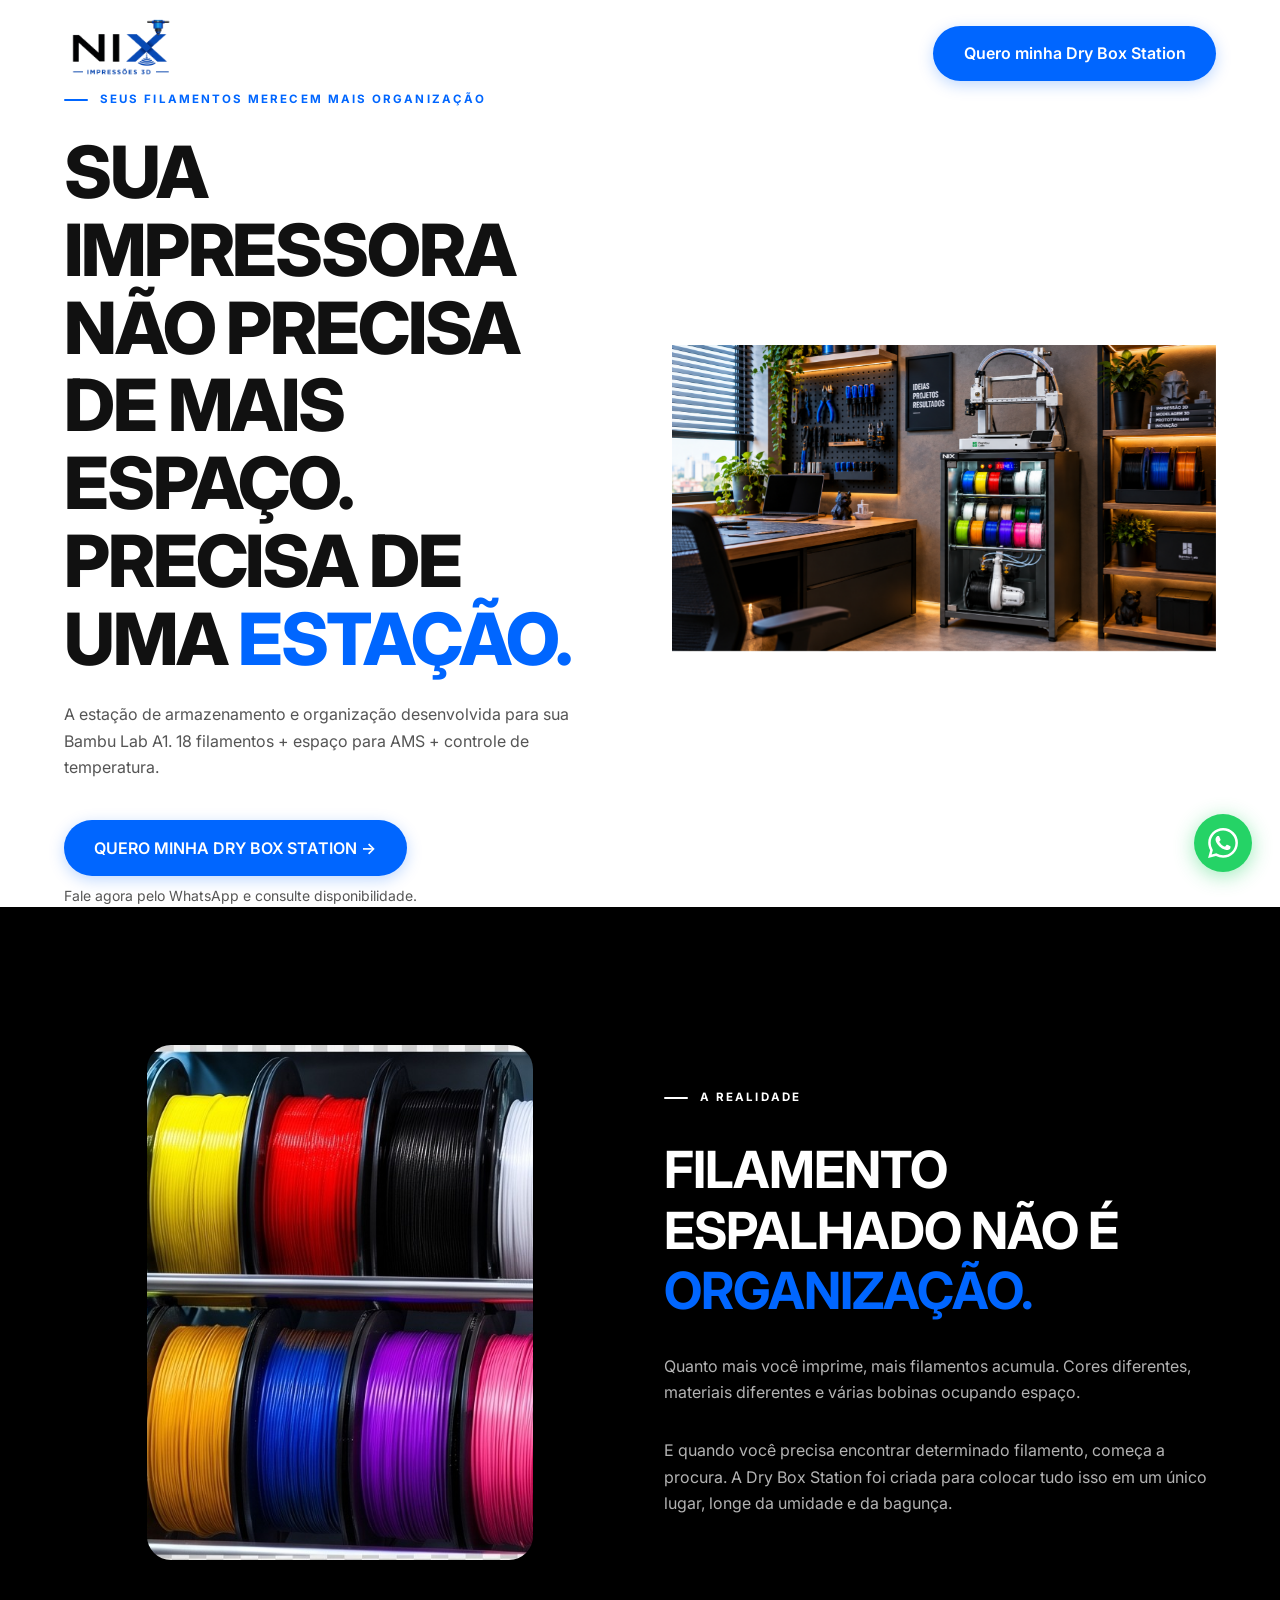
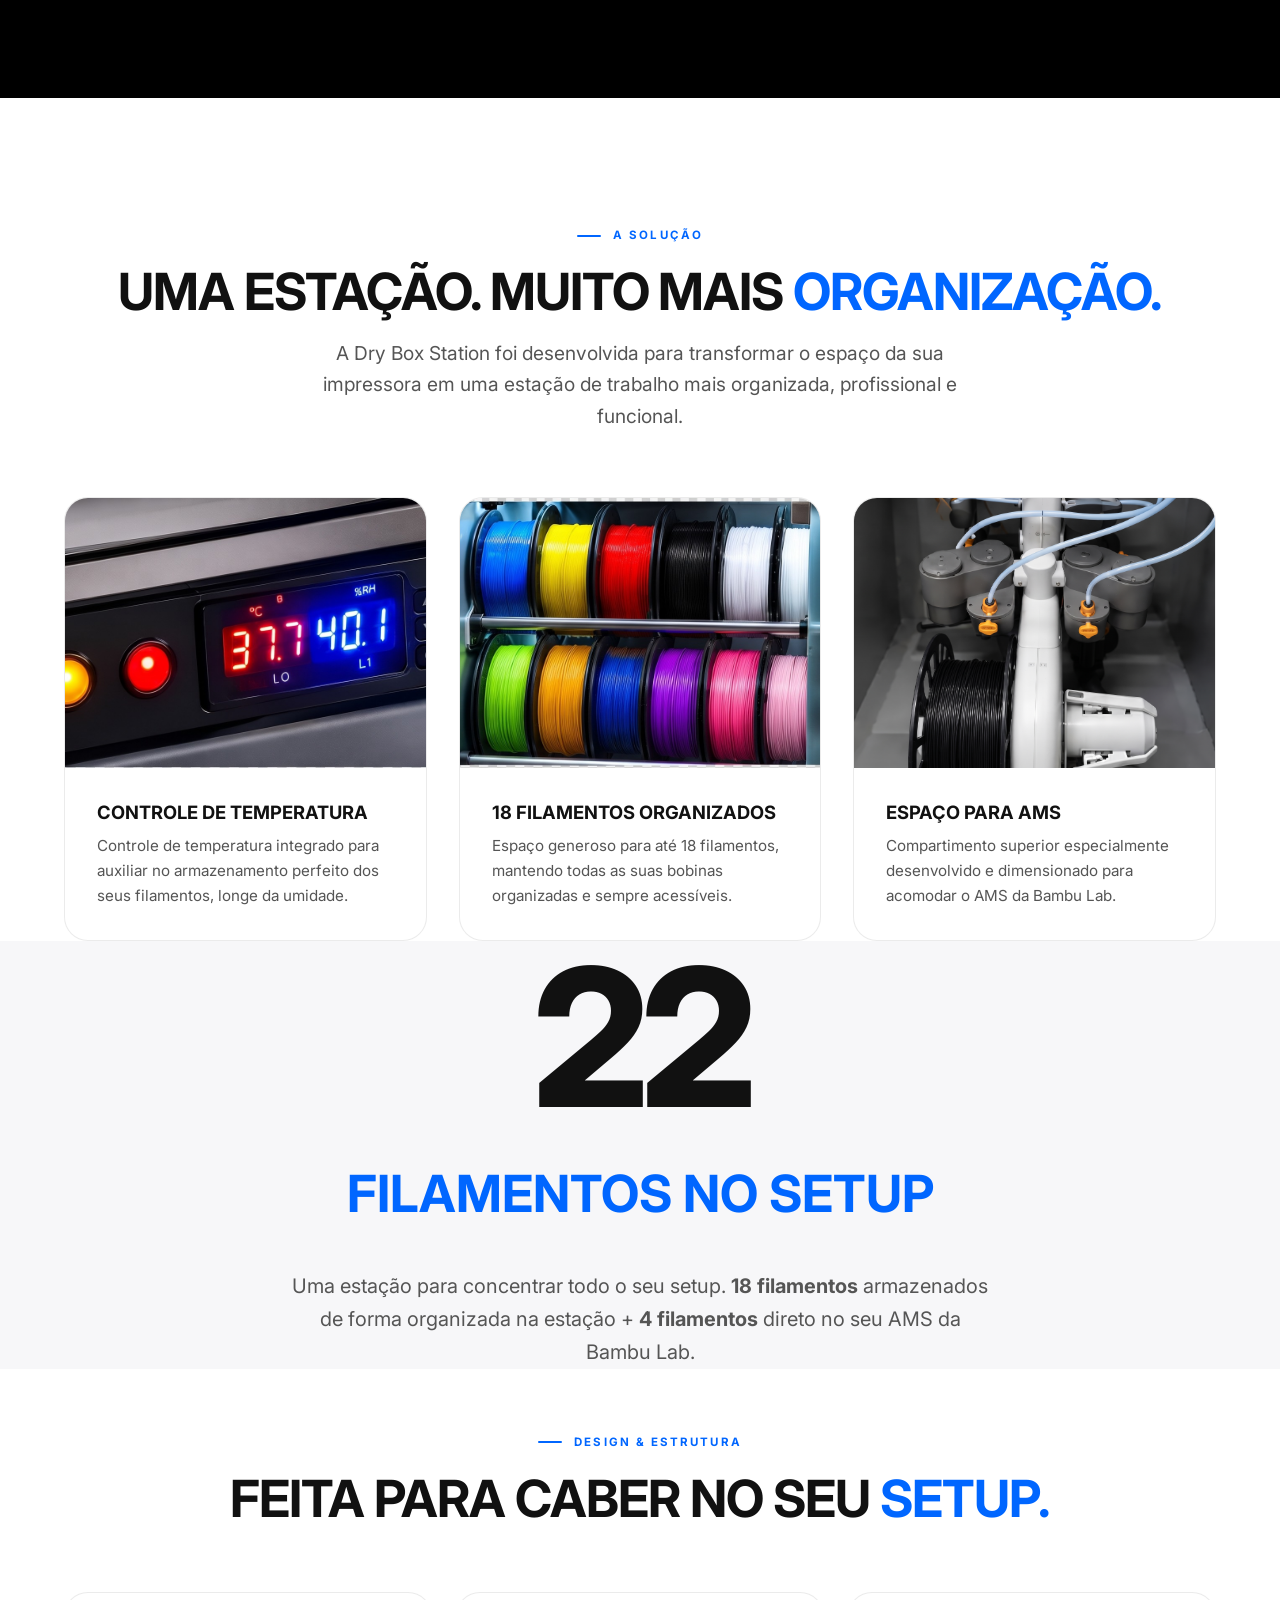
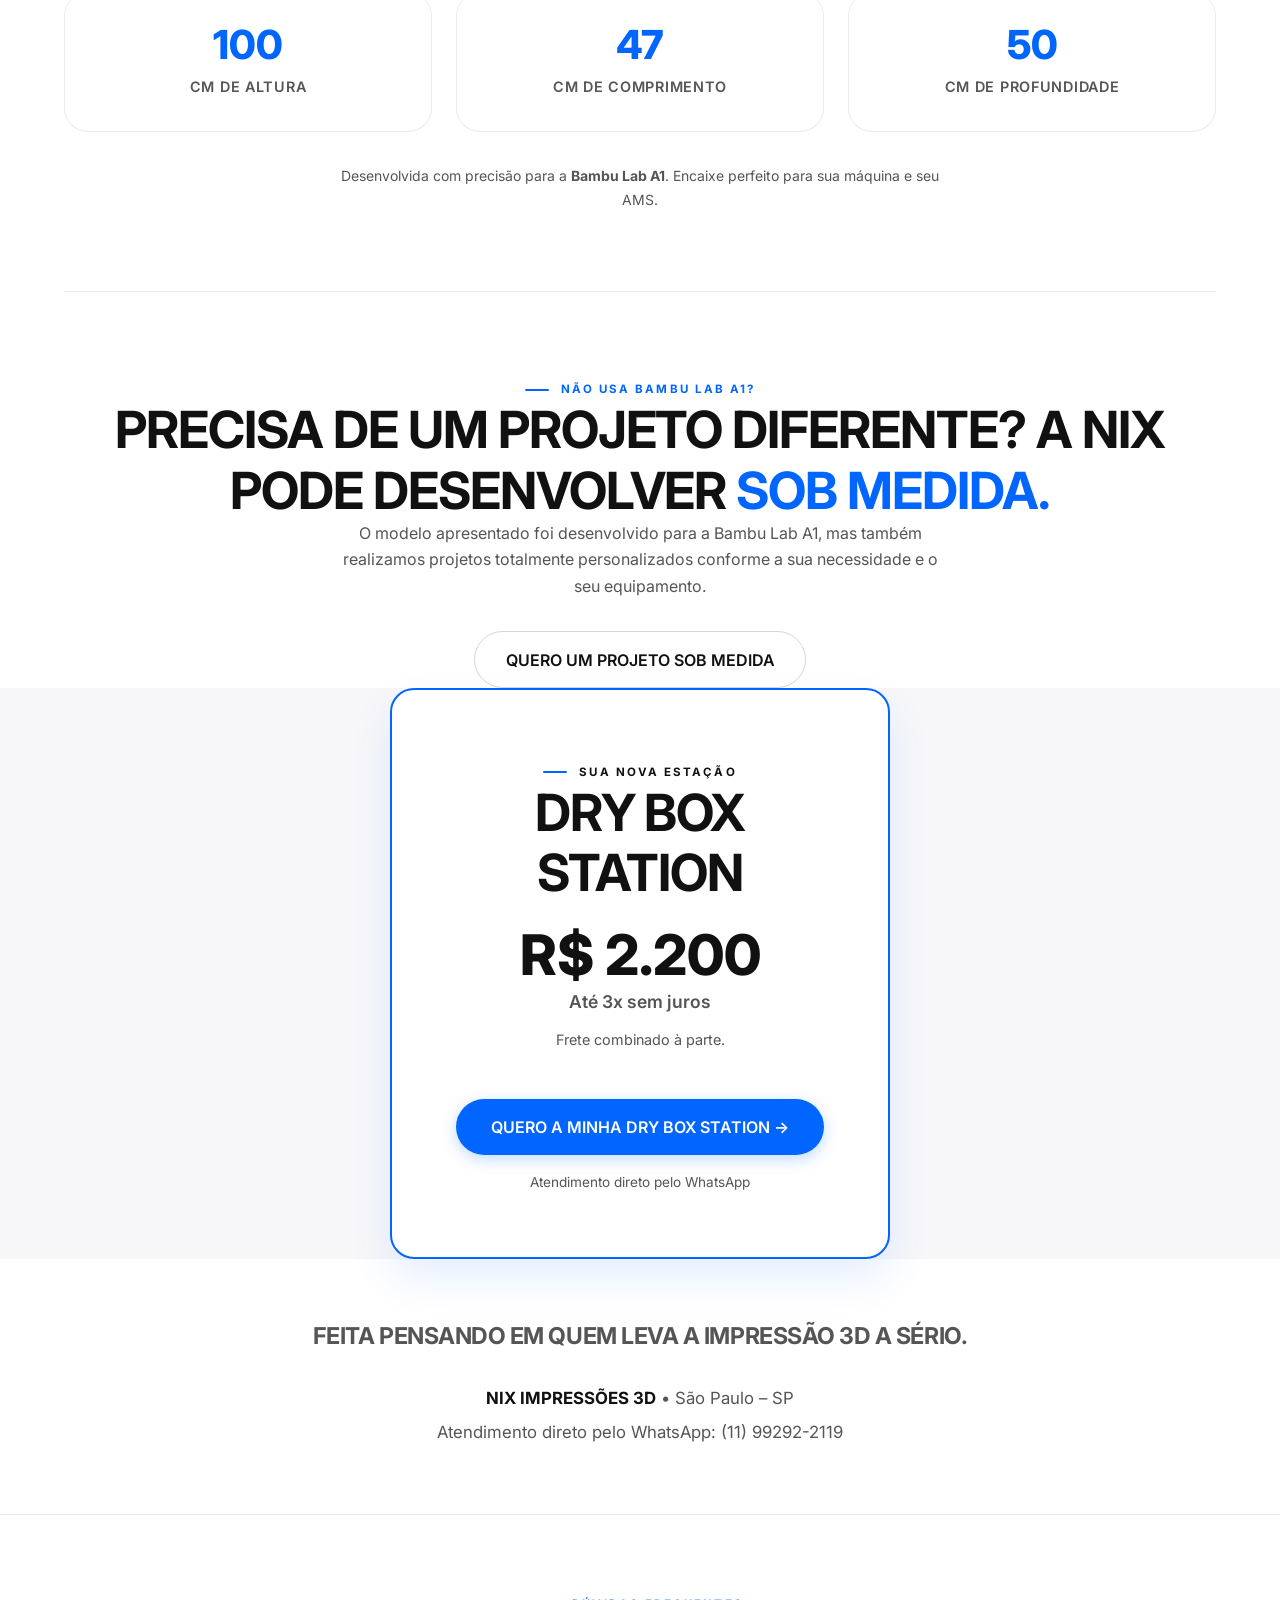
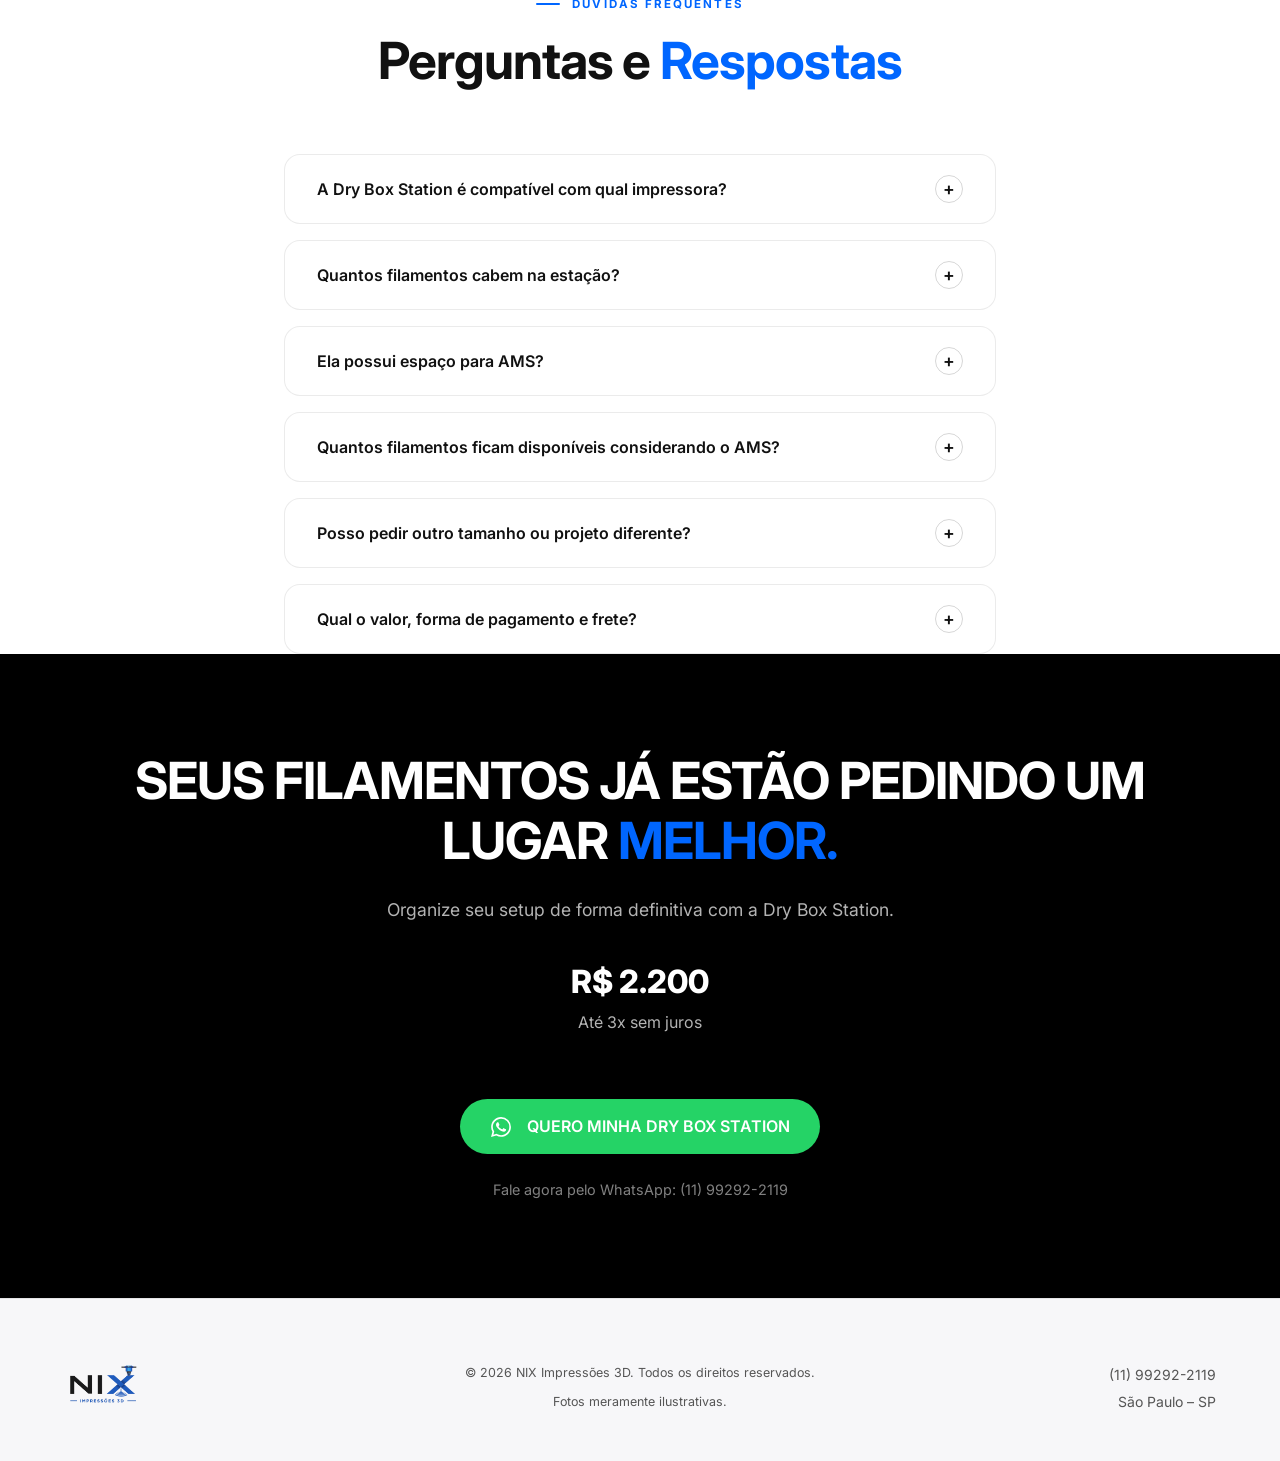
==== nix/index.html @ 7f9779e1 "feat: add NIX Dry Box Station landing page" ====
<!DOCTYPE html>
<html lang="pt-BR">
<head>
  <meta charset="UTF-8">
  <meta name="viewport" content="width=device-width, initial-scale=1.0">
  <meta name="description" content="Dry Box Station da NIX Impressões 3D. A estação de armazenamento e organização desenvolvida para sua Bambu Lab A1. 18 filamentos + espaço para AMS + controle de temperatura.">
  <title>NIX | Dry Box Station — Organização para Impressão 3D</title>
  <link rel="preconnect" href="https://fonts.googleapis.com">
  <link rel="stylesheet" href="css/style.css">
</head>
<body>

  <!-- Navbar -->
  <header class="navbar" id="navbar">
    <div class="container">
      <a href="#" class="logo">
        <img src="images/logo nix.png" alt="Logo NIX Impressões 3D">
      </a>
      <div class="nav-actions">
        <a href="https://wa.me/5511992922119?text=Olá!%20Vi%20a%20Dry%20Box%20Station%20e%20gostaria%20de%20saber%20mais%20sobre%20o%20modelo%20de%20R$%202.200%20e%20as%20condições%20de%20pagamento." target="_blank" class="btn btn-primary nav-cta">Quero minha Dry Box Station</a>
        <a href="https://wa.me/5511992922119?text=Olá!%20Vi%20a%20Dry%20Box%20Station%20e%20gostaria%20de%20saber%20mais%20sobre%20o%20modelo%20de%20R$%202.200%20e%20as%20condições%20de%20pagamento." target="_blank" class="nav-wa-mobile" aria-label="WhatsApp">
          <svg width="22" height="22" viewBox="0 0 24 24" fill="currentColor" aria-hidden="true"><path d="M17.472 14.382c-.297-.149-1.758-.867-2.03-.967-.273-.099-.471-.148-.67.15-.197.297-.767.966-.94 1.164-.173.199-.347.223-.644.075-.297-.15-1.255-.463-2.39-1.475-.883-.788-1.48-1.761-1.653-2.059-.173-.297-.018-.458.13-.606.134-.133.298-.347.446-.52.149-.174.198-.298.298-.497.099-.198.05-.371-.025-.52-.075-.149-.669-1.612-.916-2.207-.242-.579-.487-.5-.669-.51a12.8 12.8 0 0 0-.57-.01c-.198 0-.52.074-.792.372-.272.297-1.04 1.016-1.04 2.479 0 1.462 1.065 2.875 1.213 3.074.149.198 2.096 3.2 5.077 4.487.709.306 1.262.489 1.694.625.712.227 1.36.195 1.871.118.571-.085 1.758-.719 2.006-1.413.248-.694.248-1.289.173-1.413-.074-.124-.272-.198-.57-.347m-5.421 7.403h-.004a9.87 9.87 0 0 1-5.031-1.378l-.361-.214-3.741.982.998-3.648-.235-.374a9.86 9.86 0 0 1-1.51-5.26c.001-5.45 4.436-9.884 9.888-9.884 2.64 0 5.122 1.03 6.988 2.898a9.825 9.825 0 0 1 2.893 6.994c-.003 5.45-4.437 9.884-9.885 9.884m8.413-18.297A11.815 11.815 0 0 0 12.05 0C5.495 0 .16 5.335.157 11.892c0 2.096.547 4.142 1.588 5.945L.057 24l6.305-1.654a11.882 11.882 0 0 0 5.683 1.448h.005c6.554 0 11.89-5.335 11.893-11.893a11.821 11.821 0 0 0-3.48-8.413Z"/></svg>
        </a>
      </div>
    </div>
  </header>

  <!-- Hero -->
  <section class="hero" id="hero">
    <div class="container hero-grid">
      <div class="hero-content reveal">
        <span class="overline">Seus filamentos merecem mais organização</span>
        <h1>SUA IMPRESSORA NÃO PRECISA DE MAIS ESPAÇO. PRECISA DE UMA <span class="text-highlight">ESTAÇÃO.</span></h1>
        <p class="text-secondary">A estação de armazenamento e organização desenvolvida para sua Bambu Lab A1. 18 filamentos + espaço para AMS + controle de temperatura.</p>
        <div class="hero-ctas">
          <a href="https://wa.me/5511992922119?text=Olá!%20Vi%20a%20Dry%20Box%20Station%20e%20gostaria%20de%20saber%20mais%20sobre%20o%20modelo%20de%20R$%202.200%20e%20as%20condições%20de%20pagamento." target="_blank" class="btn btn-primary">
            QUERO MINHA DRY BOX STATION &rarr;
          </a>
          <span class="hero-note">Fale agora pelo WhatsApp e consulte disponibilidade.</span>
        </div>
      </div>
      <div class="hero-image reveal stagger-1">
        <div class="hero-image-wrap">
          <img src="images/hero.png" alt="Dry Box Station" width="600" height="600">
        </div>
      </div>
    </div>
  </section>

  <!-- Problema -->
  <section class="problema bg-black" id="problema">
    <div class="container split-grid">
      <div class="split-image reveal">
        <div class="split-image-wrap">
          <img src="images/card02.jpg" alt="Desorganização de filamentos" loading="lazy">
        </div>
      </div>
      <div class="split-content reveal stagger-1">
        <span class="overline">A Realidade</span>
        <h2>FILAMENTO ESPALHADO NÃO É <span class="text-highlight">ORGANIZAÇÃO.</span></h2>
        <p class="text-secondary">Quanto mais você imprime, mais filamentos acumula. Cores diferentes, materiais diferentes e várias bobinas ocupando espaço.</p>
        <p class="text-secondary">E quando você precisa encontrar determinado filamento, começa a procura. A Dry Box Station foi criada para colocar tudo isso em um único lugar, longe da umidade e da bagunça.</p>
      </div>
    </div>
  </section>

  <!-- Solução -->
  <section class="solucao" id="solucao">
    <div class="container">
      <div class="section-header reveal">
        <span class="overline">A Solução</span>
        <h2>UMA ESTAÇÃO. MUITO MAIS <span class="text-highlight">ORGANIZAÇÃO.</span></h2>
        <p>A Dry Box Station foi desenvolvida para transformar o espaço da sua impressora em uma estação de trabalho mais organizada, profissional e funcional.</p>
      </div>
      
      <div class="cards-grid">
        <div class="card reveal">
          <img src="images/card01.jpg" alt="Controle de Temperatura" class="card-img" loading="lazy">
          <div class="card-content">
            <h3>CONTROLE DE TEMPERATURA</h3>
            <p>Controle de temperatura integrado para auxiliar no armazenamento perfeito dos seus filamentos, longe da umidade.</p>
          </div>
        </div>
        <div class="card reveal stagger-1">
          <img src="images/card02.jpg" alt="18 Filamentos" class="card-img" loading="lazy">
          <div class="card-content">
            <h3>18 FILAMENTOS ORGANIZADOS</h3>
            <p>Espaço generoso para até 18 filamentos, mantendo todas as suas bobinas organizadas e sempre acessíveis.</p>
          </div>
        </div>
        <div class="card reveal stagger-2">
          <img src="images/card03.jpg" alt="Espaço para AMS" class="card-img" loading="lazy">
          <div class="card-content">
            <h3>ESPAÇO PARA AMS</h3>
            <p>Compartimento superior especialmente desenvolvido e dimensionado para acomodar o AMS da Bambu Lab.</p>
          </div>
        </div>
      </div>
    </div>
  </section>

  <!-- Capacidade -->
  <section class="capacidade bg-secondary" id="capacidade">
    <div class="container" style="text-align: center;">
      <div class="section-header reveal">
        <div class="huge-number">22</div>
        <div class="huge-text">FILAMENTOS NO SETUP</div>
        <p style="font-size: 1.25rem; max-width: 700px;">Uma estação para concentrar todo o seu setup. <strong>18 filamentos</strong> armazenados de forma organizada na estação + <strong>4 filamentos</strong> direto no seu AMS da Bambu Lab.</p>
      </div>
    </div>
  </section>

  <!-- Dimensões & Sob Medida -->
  <section class="dimensoes" id="dimensoes">
    <div class="container">
      <div class="section-header reveal">
        <span class="overline">Design & Estrutura</span>
        <h2>FEITA PARA CABER NO SEU <span class="text-highlight">SETUP.</span></h2>
      </div>
      
      <div class="dim-grid reveal stagger-1">
        <div class="dim-item">
          <span class="dim-val">100</span>
          <span class="dim-label">cm de Altura</span>
        </div>
        <div class="dim-item">
          <span class="dim-val">47</span>
          <span class="dim-label">cm de Comprimento</span>
        </div>
        <div class="dim-item">
          <span class="dim-val">50</span>
          <span class="dim-label">cm de Profundidade</span>
        </div>
      </div>
      <p class="dim-note reveal stagger-2">Desenvolvida com precisão para a <strong>Bambu Lab A1</strong>. Encaixe perfeito para sua máquina e seu AMS.</p>
      
      <div class="sob-medida reveal" style="margin-top: 5rem; padding-top: 5rem; border-top: 1px solid var(--color-border);">
        <span class="overline">Não usa Bambu Lab A1?</span>
        <h2>PRECISA DE UM PROJETO DIFERENTE? A NIX PODE DESENVOLVER <span class="text-highlight">SOB MEDIDA.</span></h2>
        <p class="text-secondary">O modelo apresentado foi desenvolvido para a Bambu Lab A1, mas também realizamos projetos totalmente personalizados conforme a sua necessidade e o seu equipamento.</p>
        <a href="https://wa.me/5511992922119?text=Olá!%20Gostaria%20de%20saber%20mais%20sobre%20um%20projeto%20sob%20medida%20de%20Dry%20Box." target="_blank" class="btn btn-outline">QUERO UM PROJETO SOB MEDIDA</a>
      </div>
    </div>
  </section>

  <!-- Oferta -->
  <section class="oferta bg-secondary" id="oferta">
    <div class="container reveal">
      <div class="offer-box">
        <span class="overline" style="color: var(--color-text-primary);">Sua nova estação</span>
        <h2>DRY BOX STATION</h2>
        <div class="offer-price">R$ 2.200</div>
        <div class="offer-installments">Até 3x sem juros</div>
        <div class="offer-shipping">Frete combinado à parte.</div>
        <a href="https://wa.me/5511992922119?text=Olá!%20Vi%20a%20Dry%20Box%20Station%20e%20gostaria%20de%20saber%20mais%20sobre%20o%20modelo%20de%20R$%202.200%20e%20as%20condições%20de%20pagamento." target="_blank" class="btn btn-primary" style="width: 100%;">QUERO A MINHA DRY BOX STATION &rarr;</a>
        <p style="margin-top: 1rem; font-size: 0.85rem; color: var(--color-text-secondary);">Atendimento direto pelo WhatsApp</p>
      </div>
    </div>
  </section>

  <!-- Trust / Confiança -->
  <section class="trust-block" style="padding: 4rem 0;">
    <div class="container reveal">
      <h2 style="font-size: var(--font-h3); color: var(--color-text-secondary);">FEITA PENSANDO EM QUEM LEVA A IMPRESSÃO 3D A SÉRIO.</h2>
      <div class="trust-info">
        <strong>NIX IMPRESSÕES 3D</strong> • São Paulo – SP<br>
        Atendimento direto pelo WhatsApp: (11) 99292-2119
      </div>
    </div>
  </section>

  <!-- FAQ -->
  <section class="faq" id="faq" style="border-top: 1px solid var(--color-border); padding-top: 5rem;">
    <div class="container faq-container reveal">
      <div class="section-header">
        <span class="overline">Dúvidas Frequentes</span>
        <h2>Perguntas e <span class="text-highlight">Respostas</span></h2>
      </div>
      <div class="accordion" role="list">
        <div class="accordion-item" role="listitem">
          <div class="accordion-header" role="button" aria-expanded="false" tabindex="0">
            A Dry Box Station é compatível com qual impressora?
            <span class="accordion-icon" aria-hidden="true">+</span>
          </div>
          <div class="accordion-content" role="region">
            <p>Este modelo específico foi desenvolvido e dimensionado perfeitamente para a Bambu Lab A1.</p>
          </div>
        </div>
        <div class="accordion-item" role="listitem">
          <div class="accordion-header" role="button" aria-expanded="false" tabindex="0">
            Quantos filamentos cabem na estação?
            <span class="accordion-icon" aria-hidden="true">+</span>
          </div>
          <div class="accordion-content" role="region">
            <p>A estação possui capacidade para armazenar internamente até 18 filamentos de forma organizada.</p>
          </div>
        </div>
        <div class="accordion-item" role="listitem">
          <div class="accordion-header" role="button" aria-expanded="false" tabindex="0">
            Ela possui espaço para AMS?
            <span class="accordion-icon" aria-hidden="true">+</span>
          </div>
          <div class="accordion-content" role="region">
            <p>Sim. O projeto possui um espaço superior dedicado para acomodar de forma segura o AMS da Bambu Lab.</p>
          </div>
        </div>
        <div class="accordion-item" role="listitem">
          <div class="accordion-header" role="button" aria-expanded="false" tabindex="0">
            Quantos filamentos ficam disponíveis considerando o AMS?
            <span class="accordion-icon" aria-hidden="true">+</span>
          </div>
          <div class="accordion-content" role="region">
            <p>São 18 filamentos armazenados na estação + até 4 filamentos no AMS. Um total de 22 filamentos no setup.</p>
          </div>
        </div>
        <div class="accordion-item" role="listitem">
          <div class="accordion-header" role="button" aria-expanded="false" tabindex="0">
            Posso pedir outro tamanho ou projeto diferente?
            <span class="accordion-icon" aria-hidden="true">+</span>
          </div>
          <div class="accordion-content" role="region">
            <p>Sim! A NIX também desenvolve projetos 100% sob medida conforme a sua necessidade e os seus equipamentos.</p>
          </div>
        </div>
        <div class="accordion-item" role="listitem">
          <div class="accordion-header" role="button" aria-expanded="false" tabindex="0">
            Qual o valor, forma de pagamento e frete?
            <span class="accordion-icon" aria-hidden="true">+</span>
          </div>
          <div class="accordion-content" role="region">
            <p>O modelo apresentado está em R$ 2.200,00, podendo ser parcelado em até 3x sem juros. O frete não está incluso e é combinado separadamente conosco. Estamos localizados em São Paulo - SP.</p>
          </div>
        </div>
      </div>
    </div>
  </section>

  <!-- CTA FINAL -->
  <section class="final-cta bg-black">
    <div class="container reveal">
      <h2>SEUS FILAMENTOS JÁ ESTÃO PEDINDO UM LUGAR <span class="text-highlight">MELHOR.</span></h2>
      <p style="font-size: 1.1rem; color: rgba(255,255,255,0.7); margin-bottom: 2rem;">Organize seu setup de forma definitiva com a Dry Box Station.</p>
      <div style="font-size: 2rem; font-weight: 800; color: #FFF;">R$ 2.200</div>
      <div style="color: rgba(255,255,255,0.7); margin-bottom: 2rem;">Até 3x sem juros</div>
      <a href="https://wa.me/5511992922119?text=Olá!%20Vi%20a%20Dry%20Box%20Station%20e%20gostaria%20de%20saber%20mais%20sobre%20o%20modelo%20de%20R$%202.200%20e%20as%20condições%20de%20pagamento." target="_blank" class="btn btn-whatsapp">
        <svg width="20" height="20" viewBox="0 0 24 24" fill="currentColor" style="margin-right: 8px;"><path d="M17.472 14.382c-.297-.149-1.758-.867-2.03-.967-.273-.099-.471-.148-.67.15-.197.297-.767.966-.94 1.164-.173.199-.347.223-.644.075-.297-.15-1.255-.463-2.39-1.475-.883-.788-1.48-1.761-1.653-2.059-.173-.297-.018-.458.13-.606.134-.133.298-.347.446-.52.149-.174.198-.298.298-.497.099-.198.05-.371-.025-.52-.075-.149-.669-1.612-.916-2.207-.242-.579-.487-.5-.669-.51a12.8 12.8 0 0 0-.57-.01c-.198 0-.52.074-.792.372-.272.297-1.04 1.016-1.04 2.479 0 1.462 1.065 2.875 1.213 3.074.149.198 2.096 3.2 5.077 4.487.709.306 1.262.489 1.694.625.712.227 1.36.195 1.871.118.571-.085 1.758-.719 2.006-1.413.248-.694.248-1.289.173-1.413-.074-.124-.272-.198-.57-.347m-5.421 7.403h-.004a9.87 9.87 0 0 1-5.031-1.378l-.361-.214-3.741.982.998-3.648-.235-.374a9.86 9.86 0 0 1-1.51-5.26c.001-5.45 4.436-9.884 9.888-9.884 2.64 0 5.122 1.03 6.988 2.898a9.825 9.825 0 0 1 2.893 6.994c-.003 5.45-4.437 9.884-9.885 9.884m8.413-18.297A11.815 11.815 0 0 0 12.05 0C5.495 0 .16 5.335.157 11.892c0 2.096.547 4.142 1.588 5.945L.057 24l6.305-1.654a11.882 11.882 0 0 0 5.683 1.448h.005c6.554 0 11.89-5.335 11.893-11.893a11.821 11.821 0 0 0-3.48-8.413Z"/></svg>
        QUERO MINHA DRY BOX STATION
      </a>
      <p style="margin-top: 1.5rem; color: rgba(255,255,255,0.5); font-size: 0.9rem;">Fale agora pelo WhatsApp: (11) 99292-2119</p>
    </div>
  </section>

  <!-- Floating WhatsApp -->
  <a href="https://wa.me/5511992922119?text=Olá!%20Vi%20a%20Dry%20Box%20Station%20e%20gostaria%20de%20saber%20mais%20sobre%20o%20modelo%20de%20R$%202.200%20e%20as%20condições%20de%20pagamento." class="floating-wa" target="_blank" aria-label="Fale conosco no WhatsApp" id="floating-whatsapp">
    <svg width="30" height="30" viewBox="0 0 24 24" fill="currentColor" aria-hidden="true"><path d="M17.472 14.382c-.297-.149-1.758-.867-2.03-.967-.273-.099-.471-.148-.67.15-.197.297-.767.966-.94 1.164-.173.199-.347.223-.644.075-.297-.15-1.255-.463-2.39-1.475-.883-.788-1.48-1.761-1.653-2.059-.173-.297-.018-.458.13-.606.134-.133.298-.347.446-.52.149-.174.198-.298.298-.497.099-.198.05-.371-.025-.52-.075-.149-.669-1.612-.916-2.207-.242-.579-.487-.5-.669-.51a12.8 12.8 0 0 0-.57-.01c-.198 0-.52.074-.792.372-.272.297-1.04 1.016-1.04 2.479 0 1.462 1.065 2.875 1.213 3.074.149.198 2.096 3.2 5.077 4.487.709.306 1.262.489 1.694.625.712.227 1.36.195 1.871.118.571-.085 1.758-.719 2.006-1.413.248-.694.248-1.289.173-1.413-.074-.124-.272-.198-.57-.347m-5.421 7.403h-.004a9.87 9.87 0 0 1-5.031-1.378l-.361-.214-3.741.982.998-3.648-.235-.374a9.86 9.86 0 0 1-1.51-5.26c.001-5.45 4.436-9.884 9.888-9.884 2.64 0 5.122 1.03 6.988 2.898a9.825 9.825 0 0 1 2.893 6.994c-.003 5.45-4.437 9.884-9.885 9.884m8.413-18.297A11.815 11.815 0 0 0 12.05 0C5.495 0 .16 5.335.157 11.892c0 2.096.547 4.142 1.588 5.945L.057 24l6.305-1.654a11.882 11.882 0 0 0 5.683 1.448h.005c6.554 0 11.89-5.335 11.893-11.893a11.821 11.821 0 0 0-3.48-8.413Z"/></svg>
  </a>

  <!-- Footer -->
  <footer class="footer">
    <div class="container">
      <div class="footer-inner">
        <a href="#" class="footer-logo">
          <img src="images/logo nix.png" alt="Logo NIX">
        </a>
        <div class="footer-center">
          <small>&copy; 2026 NIX Impressões 3D. Todos os direitos reservados.</small>
          <small>Fotos meramente ilustrativas.</small>
        </div>
        <div class="footer-contact">
          <a href="https://wa.me/5511992922119" target="_blank">(11) 99292-2119</a>
          <span style="font-size: var(--font-sm); color: var(--color-text-secondary);">São Paulo – SP</span>
        </div>
      </div>
    </div>
  </footer>

  <script src="js/main.js"></script>
</body>
</html>
---- nix/css/style.css ----
@import url('https://fonts.googleapis.com/css2?family=Inter:wght@400;500;600;700;800&display=swap');

/* ===========================
   DESIGN TOKENS - NIX DRY BOX
=========================== */
:root {
  --color-bg-primary: #FFFFFF;
  --color-bg-secondary: #F7F7F9;
  --color-bg-card: #FFFFFF;
  --color-text-primary: #111111;
  --color-text-secondary: #555555;
  --color-accent-blue: #0066FF;
  /* Azul NIX aproximado */
  --color-action-primary: #0066FF;
  --color-action-hover: #0044CC;
  --color-border: rgba(0, 0, 0, 0.08);
  --color-border-hover: rgba(0, 0, 0, 0.16);
  --color-text-inverse: #FFFFFF;
  --color-whatsapp: #25D366;
  --color-black: #000000;

  --font-h1: clamp(2.4rem, 5vw + 0.8rem, 4.5rem);
  --font-h2: clamp(1.9rem, 3.5vw + 0.8rem, 3.2rem);
  --font-h3: clamp(1.1rem, 1.5vw + 0.4rem, 1.45rem);
  --font-body-lg: clamp(1.05rem, 1vw + 0.5rem, 1.2rem);
  --font-body: 1rem;
  --font-sm: 0.875rem;
  --font-overline: 0.72rem;

  --sp-3xs: 0.25rem;
  --sp-2xs: 0.5rem;
  --sp-xs: 0.75rem;
  --sp-sm: 1rem;
  --sp-md: 1.5rem;
  --sp-lg: 2rem;
  --sp-xl: 3rem;
  --sp-2xl: 4rem;
  --sp-3xl: 6rem;
  --section-pad: clamp(4rem, 8vw, 7rem);

  --ease-fast: 0.15s ease-in-out;
  --ease-base: 0.3s cubic-bezier(0.25, 0.46, 0.45, 0.94);
  --ease-slow: 0.65s cubic-bezier(0.22, 1, 0.36, 1);

  --radius-sm: 8px;
  --radius-md: 16px;
  --radius-lg: 24px;
  --radius-pill: 50px;
}

/* RESET */
*,
*::before,
*::after {
  box-sizing: border-box;
  margin: 0;
  padding: 0;
}

html {
  scroll-behavior: smooth;
}

body {
  font-family: 'Inter', sans-serif;
  background-color: var(--color-bg-primary);
  color: var(--color-text-primary);
  line-height: 1.65;
  -webkit-font-smoothing: antialiased;
  overflow-x: hidden;
}

img,
svg {
  display: block;
  max-width: 100%;
}

a {
  text-decoration: none;
  color: inherit;
}

ul {
  list-style: none;
}

/* TYPOGRAPHY */
h1 {
  font-size: var(--font-h1);
  font-weight: 800;
  line-height: 1.08;
  letter-spacing: -0.03em;
}

h2 {
  font-size: var(--font-h2);
  font-weight: 700;
  line-height: 1.18;
  letter-spacing: -0.02em;
}

h3 {
  font-size: var(--font-h3);
  font-weight: 600;
  line-height: 1.35;
}

.text-highlight {
  color: var(--color-accent-blue);
}

.text-secondary {
  color: var(--color-text-secondary);
}

.overline {
  display: inline-flex;
  align-items: center;
  gap: var(--sp-xs);
  font-size: var(--font-overline);
  font-weight: 700;
  text-transform: uppercase;
  letter-spacing: 0.18em;
  color: var(--color-accent-blue);
}

.overline::before {
  content: '';
  display: inline-block;
  width: 24px;
  height: 2px;
  background: var(--color-accent-blue);
  border-radius: 2px;
}

/* LAYOUT */
.container {
  max-width: 1200px;
  margin: 0 auto;
  padding: 0 var(--sp-md);
}

@media (max-width: 480px) {
  .container {
    padding: 0 var(--sp-sm);
  }
}

retirar a imagem deixar somente texto section {
  padding: var(--section-pad) 0;
}

.bg-secondary {
  background-color: var(--color-bg-secondary);
}

.bg-black {
  background-color: var(--color-black);
  color: var(--color-text-inverse);
}

.bg-black .text-secondary {
  color: rgba(255, 255, 255, 0.7);
}

.bg-black .overline {
  color: #FFF;
}

.bg-black .overline::before {
  background: #FFF;
}

/* BUTTONS */
.btn {
  display: inline-flex;
  align-items: center;
  justify-content: center;
  gap: var(--sp-2xs);
  padding: 0.9rem 1.9rem;
  border-radius: var(--radius-pill);
  font-size: 1rem;
  font-weight: 600;
  cursor: pointer;
  border: none;
  transition: transform var(--ease-base), background-color var(--ease-base), border-color var(--ease-base), color var(--ease-base), box-shadow var(--ease-base);
  white-space: nowrap;
}

.btn-primary {
  background: var(--color-action-primary);
  color: #fff;
  box-shadow: 0 4px 15px rgba(0, 102, 255, 0.25);
}

.btn-primary:hover {
  background: var(--color-action-hover);
  transform: translateY(-2px);
  box-shadow: 0 8px 25px rgba(0, 102, 255, 0.4);
}

.btn-outline {
  background-color: transparent;
  border: 1.5px solid var(--color-border-hover);
  color: var(--color-text-primary);
}

.btn-outline:hover {
  border-color: var(--color-action-primary);
  color: var(--color-action-primary);
  transform: translateY(-2px);
}

.btn-whatsapp {
  background: var(--color-whatsapp);
  color: #fff;
}

.btn-whatsapp:hover {
  background: #20BA56;
  transform: translateY(-2px);
  box-shadow: 0 8px 25px rgba(37, 211, 102, 0.4);
}

/* NAVBAR */
.navbar {
  position: fixed;
  top: 0;
  left: 0;
  width: 100%;
  z-index: 200;
  padding: 1.2rem 0;
  transition: padding var(--ease-base), background-color var(--ease-base), box-shadow var(--ease-base);
}

.navbar.scrolled {
  background-color: rgba(255, 255, 255, 0.95);
  backdrop-filter: blur(20px);
  -webkit-backdrop-filter: blur(20px);
  padding: 0.7rem 0;
  box-shadow: 0 1px 15px rgba(0, 0, 0, 0.05);
  border-bottom: 1px solid var(--color-border);
}

.navbar .container {
  display: flex;
  justify-content: space-between;
  align-items: center;
}

.logo img {
  height: 68px; width: auto;
  position: relative;
  z-index: 1;
  object-fit: contain;
}

/* NAV ACTIONS */
.nav-actions {
  display: flex;
  align-items: center;
  gap: var(--sp-sm);
}

.nav-cta {
  display: none;
}

@media (min-width: 768px) {
  .nav-cta {
    display: inline-flex;
  }
}

/* WhatsApp icon — mobile only */
.nav-wa-mobile {
  display: flex;
  align-items: center;
  justify-content: center;
  width: 42px;
  height: 42px;
  border-radius: 50%;
  background: var(--color-whatsapp);
  color: #fff;
  transition: transform var(--ease-base), box-shadow var(--ease-base);
}

.nav-wa-mobile:hover {
  transform: scale(1.08);
  box-shadow: 0 4px 16px rgba(37, 211, 102, 0.4);
}

@media (min-width: 768px) {
  .nav-wa-mobile {
    display: none;
  }
}

/* HERO */
.hero {
  min-height: 100svh;
  display: flex;
  align-items: center;
  padding-top: 90px;
  position: relative;
  overflow: hidden;
}

.hero-grid {
  display: grid;
  grid-template-columns: 1fr;
  gap: var(--sp-xl);
  align-items: center;
}

@media (min-width: 992px) {
  .hero-grid {
    grid-template-columns: 1fr 1fr;
    gap: var(--sp-2xl);
  }
}

.hero-image {
  order: -1;
}

@media (min-width: 992px) {
  .hero-image {
    order: 0;
  }
}

.hero-content {
  display: flex;
  flex-direction: column;
  gap: var(--sp-md);
  text-align: center;
}

@media (min-width: 992px) {
  .hero-content {
    text-align: left;
  }
}

.hero-ctas {
  display: flex;
  flex-direction: column;
  gap: var(--sp-sm);
  align-items: center;
  margin-top: var(--sp-sm);
}

@media (min-width: 992px) {
  .hero-ctas {
    align-items: flex-start;
  }
}

.hero-image {
  position: relative;
  display: flex;
  justify-content: center;
  align-items: center;
}

.hero-image-wrap {
  width: 100%;
  max-width: 600px;
  animation: fadeInImage 1.5s cubic-bezier(0.22, 1, 0.36, 1) forwards;
  opacity: 0;
}

.hero-image-wrap img {
  width: 100%;
  display: block;
  object-fit: contain;
}

@keyframes fadeInImage {
  0% {
    opacity: 0;
    transform: translateY(20px) scale(0.97);
  }

  100% {
    opacity: 1;
    transform: translateY(0) scale(1);
  }
}

.hero-note {
  font-size: var(--font-sm);
  color: var(--color-text-secondary);
  margin-top: -0.5rem;
}

/* SECTIONS ALIGNMENT */
.section-header {
  text-align: center;
  margin-bottom: var(--sp-2xl);
  display: flex;
  flex-direction: column;
  gap: var(--sp-sm);
  align-items: center;
}

.section-header p {
  max-width: 650px;
  font-size: var(--font-body-lg);
  color: var(--color-text-secondary);
}

/* SPLIT LIFESTYLE (Problema / Solução) */
.split-grid {
  display: grid;
  grid-template-columns: 1fr;
  gap: var(--sp-xl);
  align-items: center;
}

@media (min-width: 992px) {
  .split-grid {
    grid-template-columns: 1fr 1fr;
    align-items: center;
  }
}

.split-image {
  position: relative;
  border-radius: var(--radius-lg);
  overflow: hidden;
}

/* Imagem 30% menor: centralizada na sua coluna com max-width */
.split-image-wrap {
  max-width: 70%;
  margin: 0 auto;
  border-radius: var(--radius-lg);
  overflow: hidden;
  background: #000; /* elimina espaços transparentes */
}

.split-image img {
  width: 100%;
  display: block;
  object-fit: cover;
  aspect-ratio: 3/4;
  background: #000;
}

/* Seção preta: cantos arredondados mantidos, transparência eliminada */
.bg-black .split-image {
  border-radius: var(--radius-lg);
  background: var(--color-black);
}

/* Mais espaço preto em cima e em baixo */
.problema {
  padding: clamp(5.4rem, 10.8vw, 9rem) 0;
}

.split-content {
  display: flex;
  flex-direction: column;
  gap: var(--sp-lg);
  justify-content: center;
}


/* HIGHLIGHT LIST */
.highlight-list {
  display: flex;
  flex-direction: column;
  gap: var(--sp-md);
}

.highlight-item h4 {
  font-size: 1.1rem;
  font-weight: 700;
  margin-bottom: 0.25rem;
}

.highlight-item p {
  color: var(--color-text-secondary);
  font-size: 0.95rem;
}

/* CARDS */
.cards-grid {
  display: grid;
  grid-template-columns: 1fr;
  gap: var(--sp-lg);
}

@media (min-width: 768px) {
  .cards-grid {
    grid-template-columns: repeat(3, 1fr);
  }
}

.card {
  display: flex;
  flex-direction: column;
  background: var(--color-bg-card);
  border: 1px solid var(--color-border);
  border-radius: var(--radius-lg);
  overflow: hidden;
  transition: transform var(--ease-base), box-shadow var(--ease-base);
}

.card:hover {
  transform: translateY(-6px);
  box-shadow: 0 15px 30px rgba(0, 0, 0, 0.08);
}

.card-img {
  width: 100%;
  aspect-ratio: 4/3;
  object-fit: cover;
}

.card-content {
  padding: var(--sp-lg);
  display: flex;
  flex-direction: column;
  gap: var(--sp-2xs);
}

.card-content h3 {
  font-size: 1.15rem;
  font-weight: 700;
}

.card-content p {
  color: var(--color-text-secondary);
  font-size: 0.95rem;
}

/* HUGE NUMBER CTA (Capacidade) */
.huge-number {
  font-size: clamp(6rem, 15vw, 12rem);
  font-weight: 800;
  line-height: 1;
  color: var(--color-text-primary);
  letter-spacing: -0.05em;
  margin-bottom: var(--sp-sm);
}

.huge-text {
  font-size: var(--font-h2);
  font-weight: 700;
  color: var(--color-accent-blue);
  line-height: 1.1;
  margin-bottom: var(--sp-lg);
}

/* DIMENSIONS */
.dim-grid {
  display: grid;
  grid-template-columns: repeat(3, 1fr);
  gap: var(--sp-md);
  margin-top: var(--sp-xl);
  text-align: center;
}

.dim-item {
  padding: var(--sp-lg) var(--sp-md);
  background: var(--color-bg-card);
  border: 1px solid var(--color-border);
  border-radius: var(--radius-lg);
}

.dim-val {
  font-size: 2.5rem;
  font-weight: 800;
  color: var(--color-accent-blue);
  display: block;
  line-height: 1;
  margin-bottom: 0.5rem;
}

.dim-label {
  font-size: 0.9rem;
  color: var(--color-text-secondary);
  text-transform: uppercase;
  font-weight: 600;
  letter-spacing: 0.05em;
}

.dim-note {
  text-align: center;
  margin-top: var(--sp-lg);
  font-size: var(--font-sm);
  color: var(--color-text-secondary);
  max-width: 600px;
  margin-inline: auto;
}

/* SOB MEDIDA */
.sob-medida {
  text-align: center;
}

.sob-medida p {
  max-width: 600px;
  margin: 0 auto var(--sp-lg);
}

/* OFFER */
.offer-box {
  max-width: 500px;
  margin: 0 auto;
  text-align: center;
  padding: var(--sp-2xl);
  background: var(--color-bg-card);
  border: 2px solid var(--color-accent-blue);
  border-radius: var(--radius-lg);
  box-shadow: 0 20px 40px rgba(0, 102, 255, 0.1);
}

.offer-price {
  font-size: 3.5rem;
  font-weight: 800;
  color: var(--color-text-primary);
  line-height: 1;
  margin: var(--sp-md) 0 var(--sp-3xs);
}

.offer-installments {
  font-size: 1.1rem;
  font-weight: 600;
  color: var(--color-text-secondary);
  margin-bottom: var(--sp-xs);
}

.offer-shipping {
  font-size: 0.9rem;
  color: var(--color-text-secondary);
  margin-bottom: var(--sp-xl);
}

/* TRUST BLOCK */
.trust-block {
  text-align: center;
}

.trust-block h2 {
  margin-bottom: var(--sp-md);
}

.trust-info {
  font-size: 1.05rem;
  color: var(--color-text-secondary);
  margin-top: var(--sp-lg);
  line-height: 2;
}

.trust-info strong {
  color: var(--color-text-primary);
  font-weight: 700;
}

/* FAQ */
.faq-container {
  max-width: 760px;
  margin: 0 auto;
}

.accordion {
  display: flex;
  flex-direction: column;
  gap: var(--sp-sm);
}

.accordion-item {
  background: var(--color-bg-card);
  border: 1px solid var(--color-border);
  border-radius: var(--radius-md);
  overflow: hidden;
  transition: border-color var(--ease-base);
}

.accordion-item.active {
  border-color: var(--color-accent-blue);
}

.accordion-header {
  display: flex;
  justify-content: space-between;
  align-items: center;
  padding: 1.25rem var(--sp-lg);
  cursor: pointer;
  font-weight: 600;
  font-size: 1rem;
  gap: var(--sp-sm);
  transition: color var(--ease-base);
  user-select: none;
}

@media (max-width: 480px) {
  .accordion-header {
    padding: 1.1rem var(--sp-md);
    font-size: 0.93rem;
  }
}

.accordion-header:hover {
  color: var(--color-accent-blue);
}

.accordion-item.active .accordion-header {
  color: var(--color-accent-blue);
}

.accordion-icon {
  flex-shrink: 0;
  width: 28px;
  height: 28px;
  display: flex;
  align-items: center;
  justify-content: center;
  border: 1.5px solid var(--color-border-hover);
  border-radius: 50%;
  font-size: 1.1rem;
  transition: transform var(--ease-base), background-color var(--ease-base), border-color var(--ease-base), color var(--ease-base);
}

.accordion-item.active .accordion-icon {
  transform: rotate(45deg);
  background-color: rgba(0, 102, 255, 0.1);
  border-color: rgba(0, 102, 255, 0.3);
  color: var(--color-accent-blue);
}

.accordion-content {
  max-height: 0;
  overflow: hidden;
  transition: max-height 0.42s cubic-bezier(0.22, 1, 0.36, 1), padding var(--ease-base);
  padding: 0 var(--sp-lg);
}

@media (max-width: 480px) {
  .accordion-content {
    padding: 0 var(--sp-md);
  }
}

.accordion-item.active .accordion-content {
  max-height: 260px;
  padding-bottom: var(--sp-lg);
}

.accordion-content p {
  color: var(--color-text-secondary);
  line-height: 1.75;
  font-size: 0.975rem;
}

/* FINAL CTA */
.final-cta {
  text-align: center;
  padding: var(--sp-3xl) 0;
}

.final-cta h2 {
  margin-bottom: var(--sp-md);
}

.final-cta .btn {
  margin-top: var(--sp-lg);
}

/* FOOTER */
.footer {
  padding: var(--sp-2xl) 0 var(--sp-xl);
  border-top: 1px solid var(--color-border);
  background: var(--color-bg-secondary);
}

.footer-inner {
  display: grid;
  grid-template-columns: 1fr;
  gap: var(--sp-lg);
  text-align: center;
  align-items: center;
}

@media (min-width: 768px) {
  .footer-inner {
    grid-template-columns: 1fr auto 1fr;
    text-align: left;
  }
}

.footer-logo img {
  height: 47px;
  opacity: 0.9;
  transition: opacity var(--ease-base);
  object-fit: contain;
}

.footer-logo:hover img {
  opacity: 1;
}

.footer-center {
  display: flex;
  flex-direction: column;
  align-items: center;
  gap: var(--sp-2xs);
}

.footer-center small {
  font-size: 0.78rem;
  color: var(--color-text-secondary);
  display: block;
}

.footer-contact {
  display: flex;
  flex-direction: column;
  gap: var(--sp-3xs);
  text-align: right;
}

@media (max-width: 767px) {
  .footer-contact {
    text-align: center;
  }
}

.footer-contact a {
  font-size: var(--font-sm);
  color: var(--color-text-secondary);
  transition: color var(--ease-fast);
}

.footer-contact a:hover {
  color: var(--color-accent-blue);
}

/* FLOATING WHATSAPP */
.floating-wa {
  position: fixed;
  bottom: 1.75rem;
  right: 1.75rem;
  background-color: var(--color-whatsapp);
  color: #fff;
  width: 58px;
  height: 58px;
  border-radius: 50%;
  display: flex;
  align-items: center;
  justify-content: center;
  box-shadow: 0 4px 20px rgba(37, 211, 102, 0.45);
  z-index: 300;
  transition: transform var(--ease-base), box-shadow var(--ease-base);
}

.floating-wa:hover {
  transform: scale(1.1);
  box-shadow: 0 8px 32px rgba(37, 211, 102, 0.6);
}

/* SCROLL REVEAL */
.reveal {
  opacity: 0;
  transform: translateY(28px);
  transition: opacity var(--ease-slow), transform var(--ease-slow);
}

.reveal.active {
  opacity: 1;
  transform: translateY(0);
}

.stagger-1 {
  transition-delay: 0.1s;
}

.stagger-2 {
  transition-delay: 0.2s;
}

.stagger-3 {
  transition-delay: 0.3s;
}

.stagger-4 {
  transition-delay: 0.4s;
}

@media (prefers-reduced-motion: reduce) {

  *,
  *::before,
  *::after {
    animation-duration: 0.01ms !important;
    animation-iteration-count: 1 !important;
    transition-duration: 0.01ms !important;
    scroll-behavior: auto !important;
  }
}

/* Espaço extra entre a seção Solução e o bloco preto acima */
.solucao {
  padding-top: clamp(5rem, 10vw, 8rem);
}
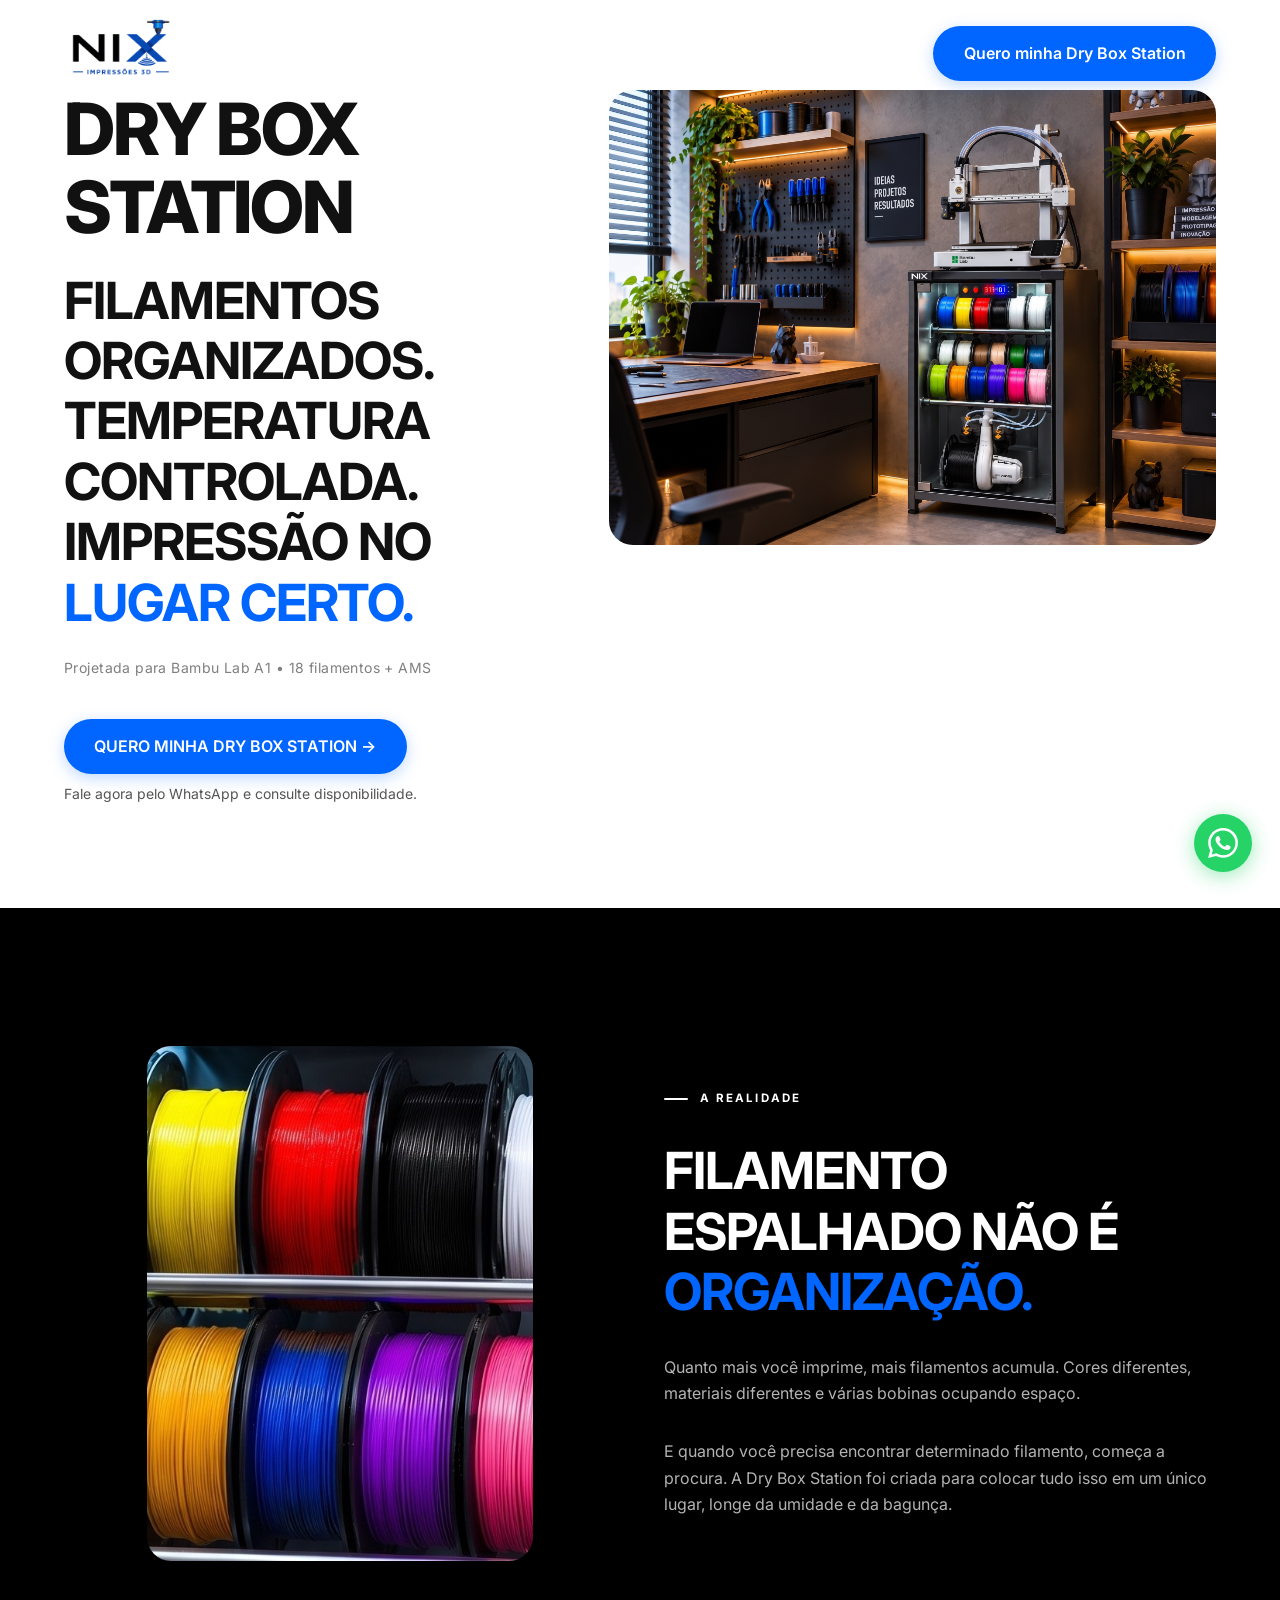
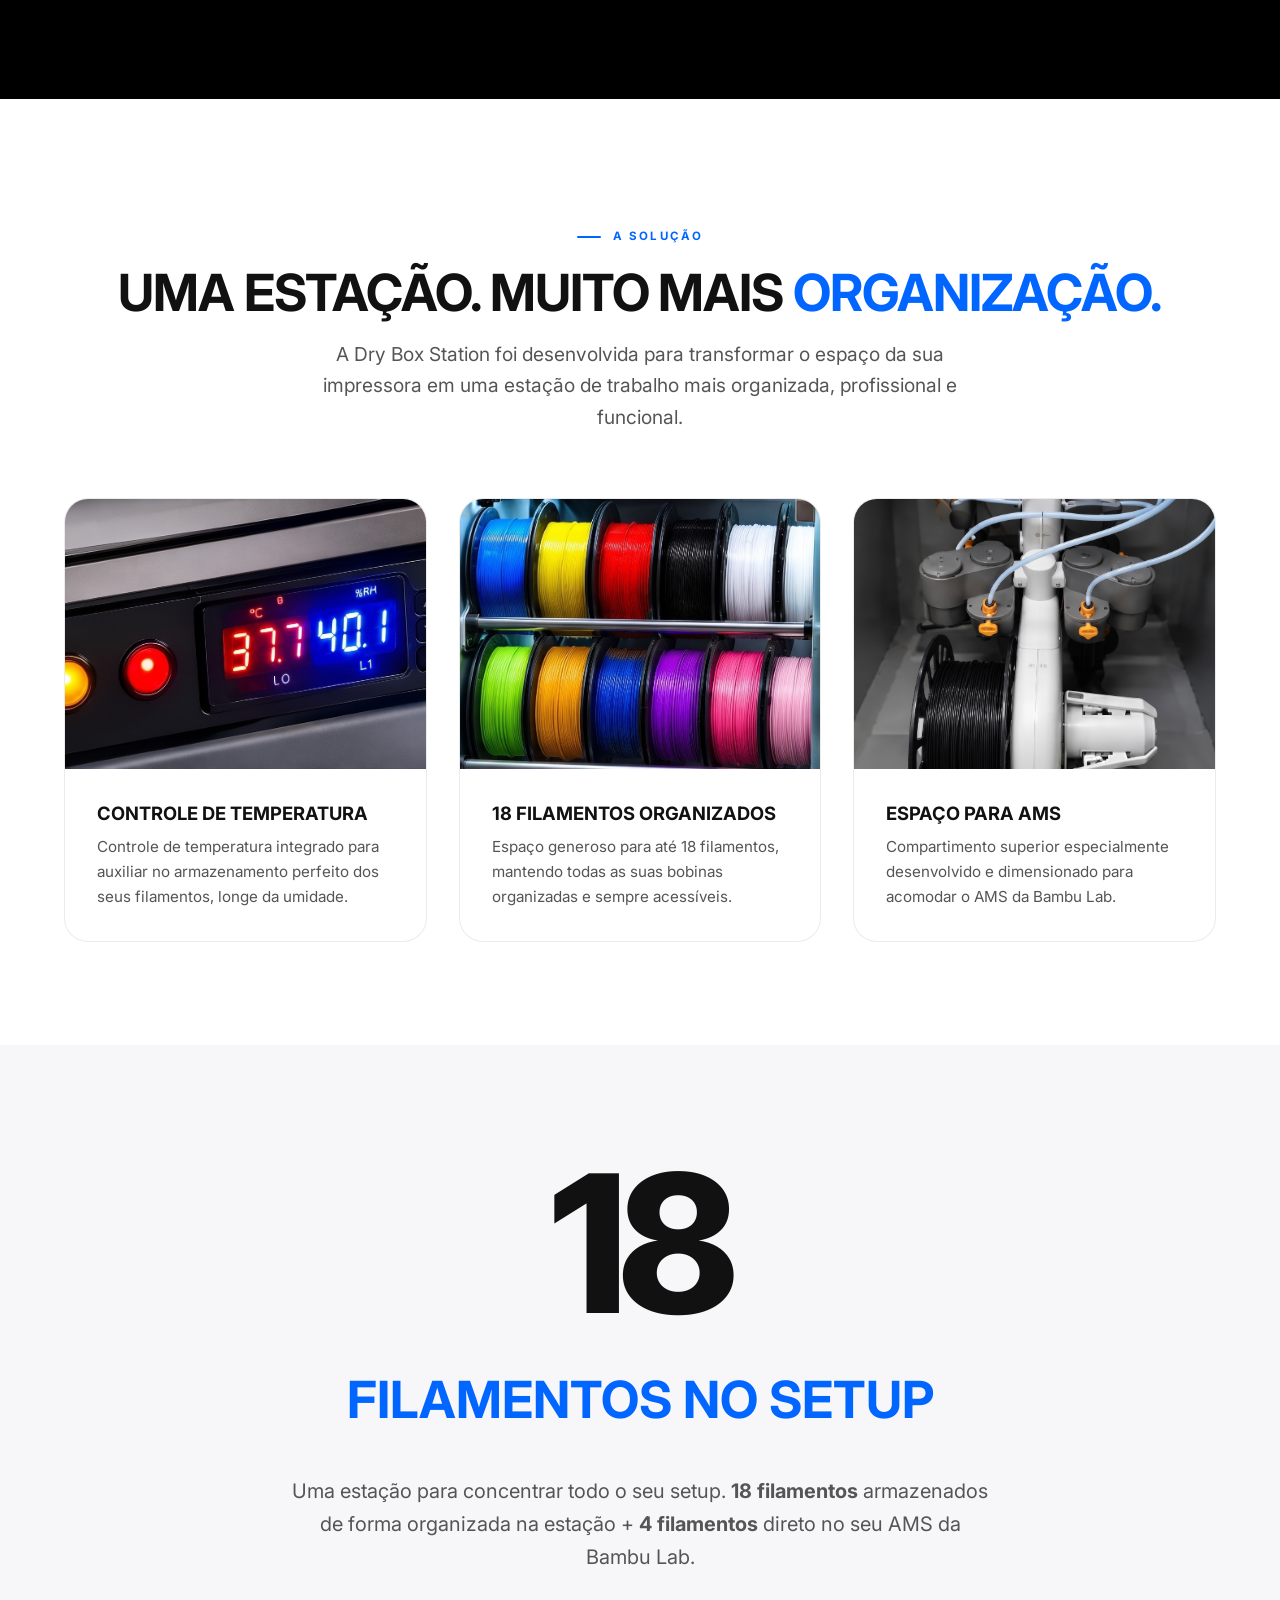
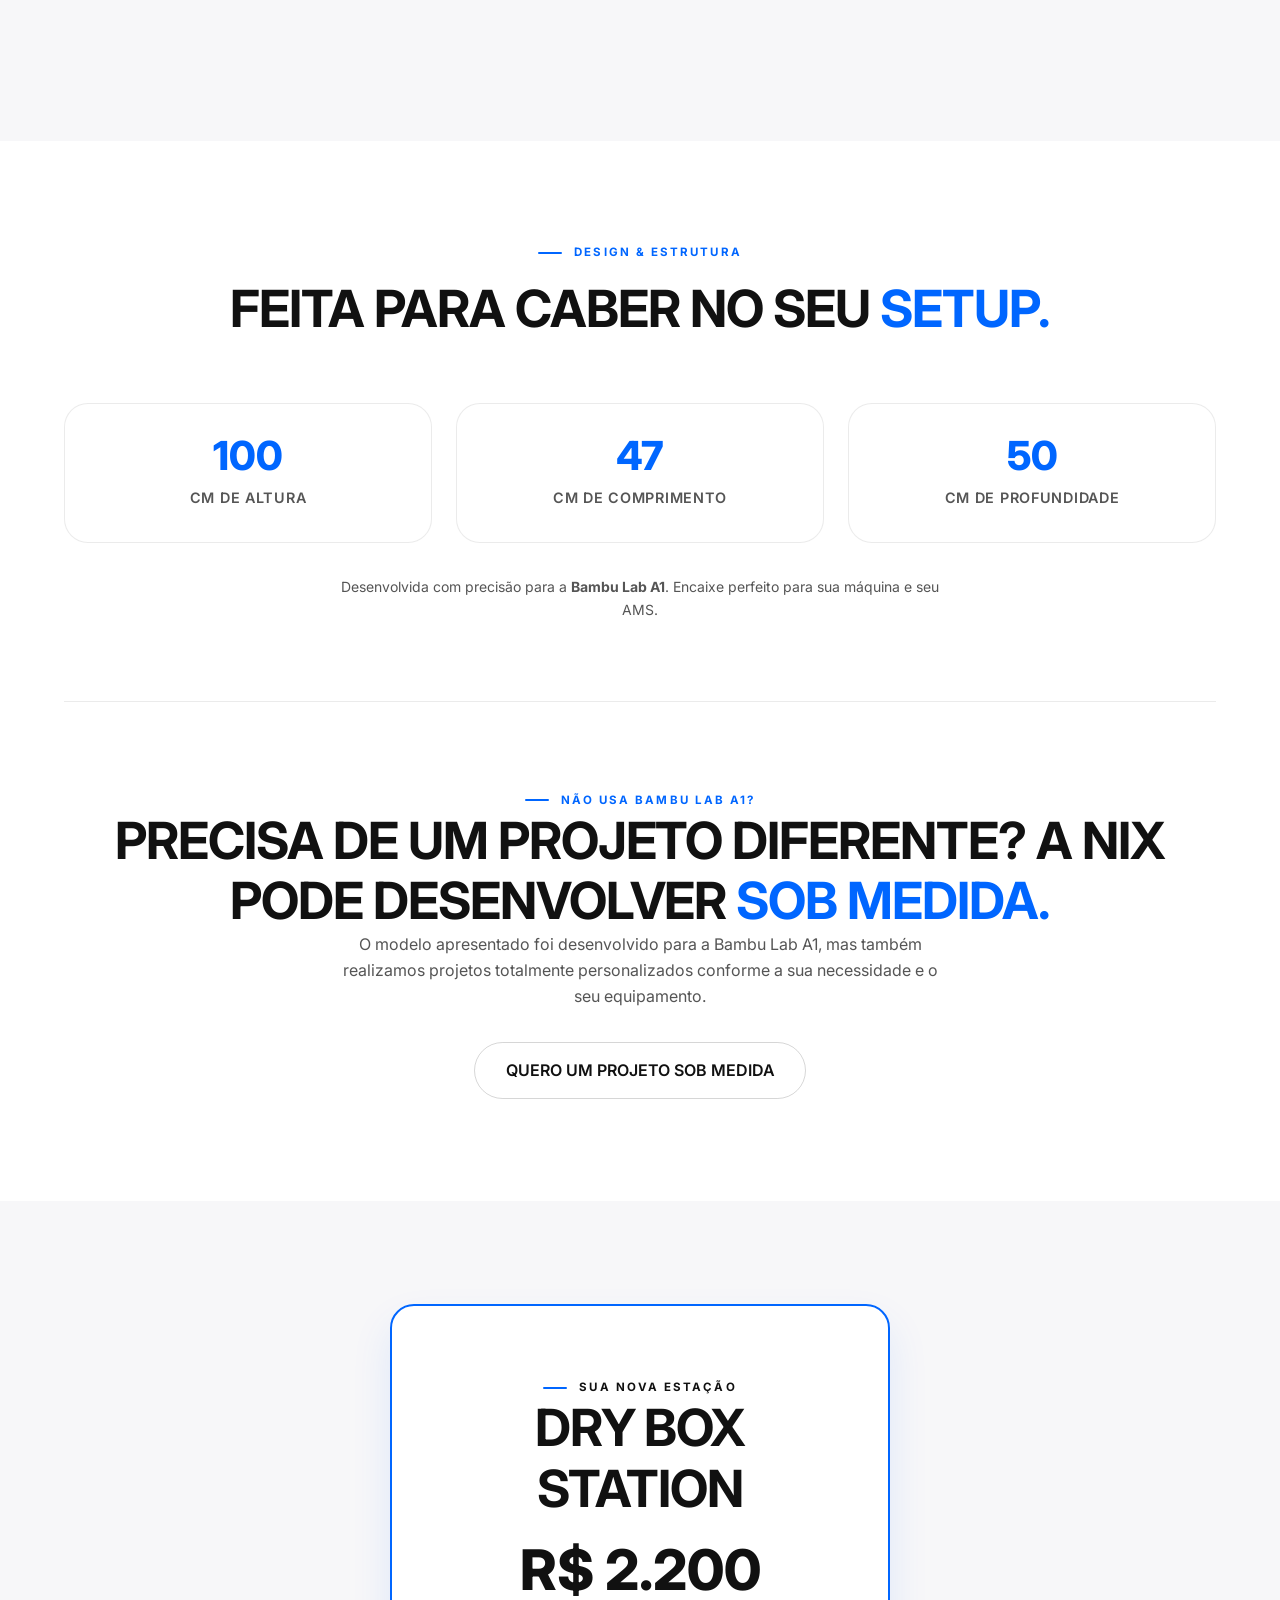
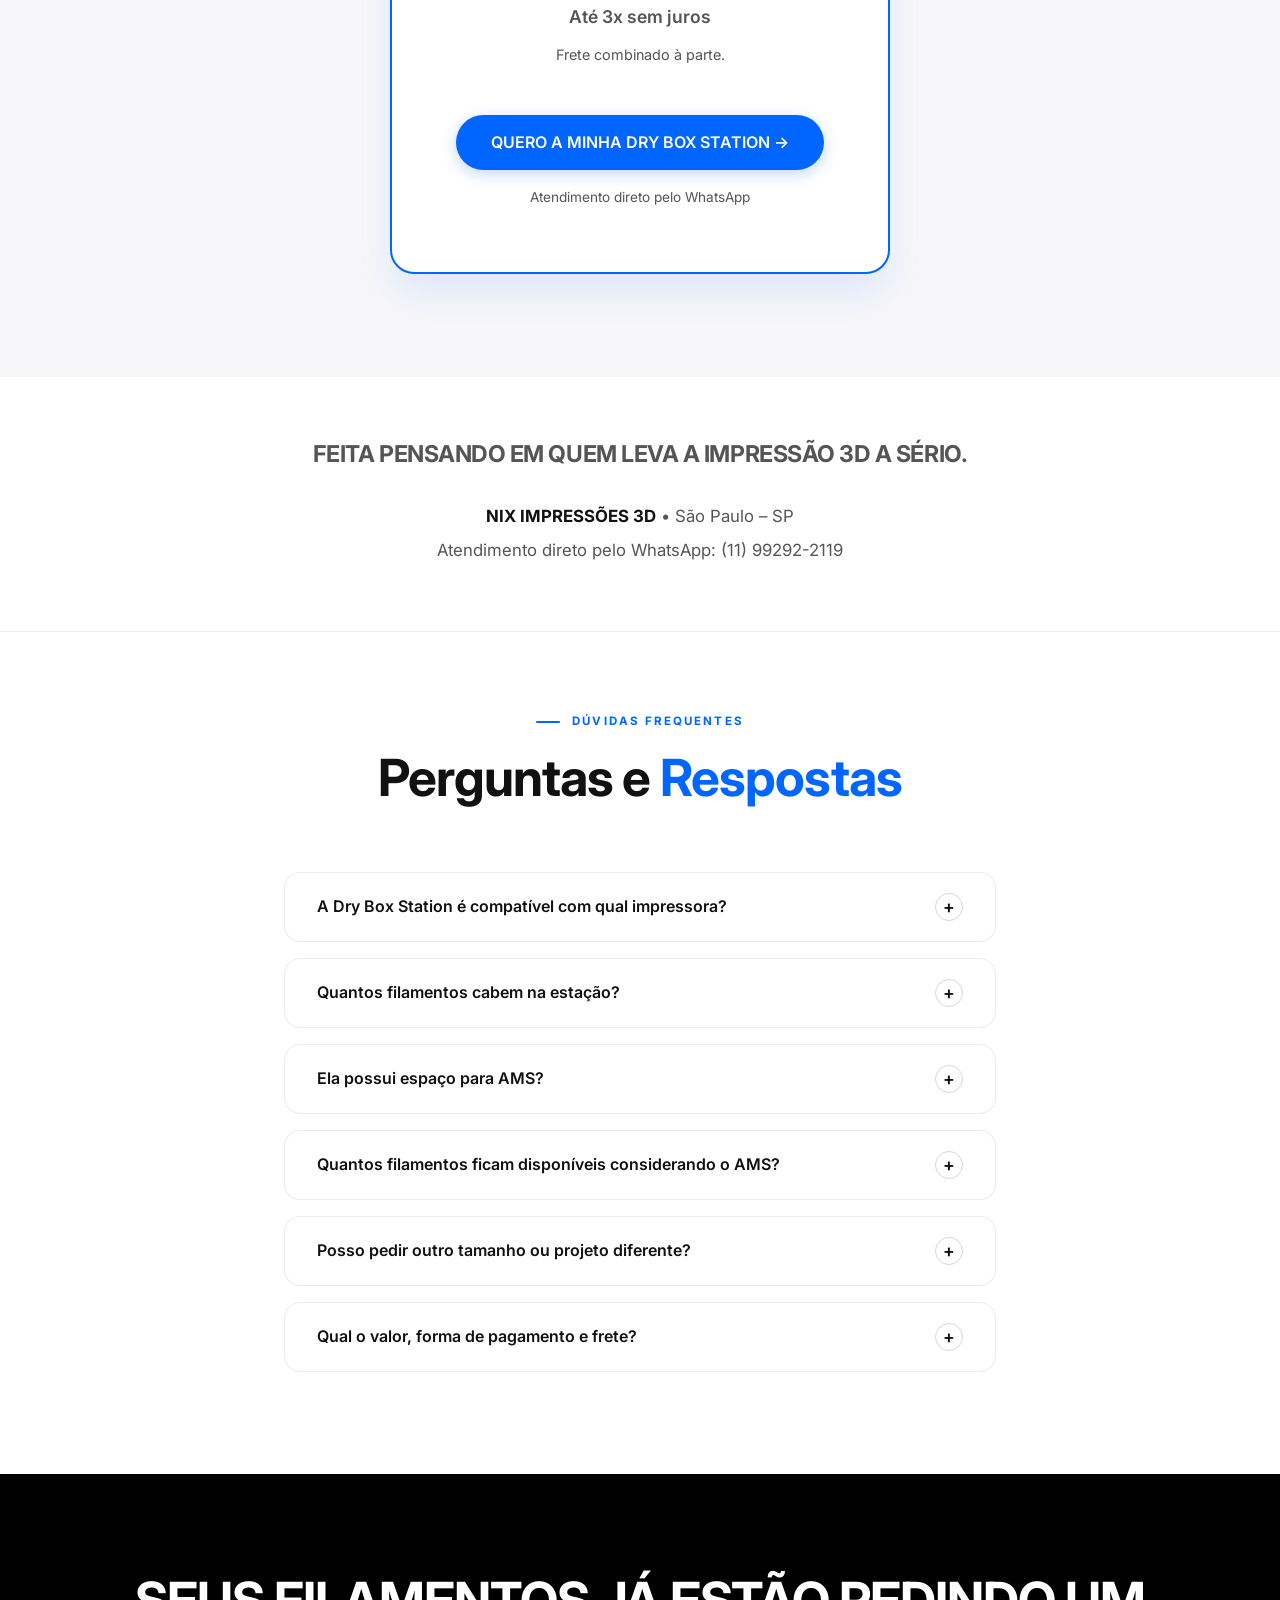
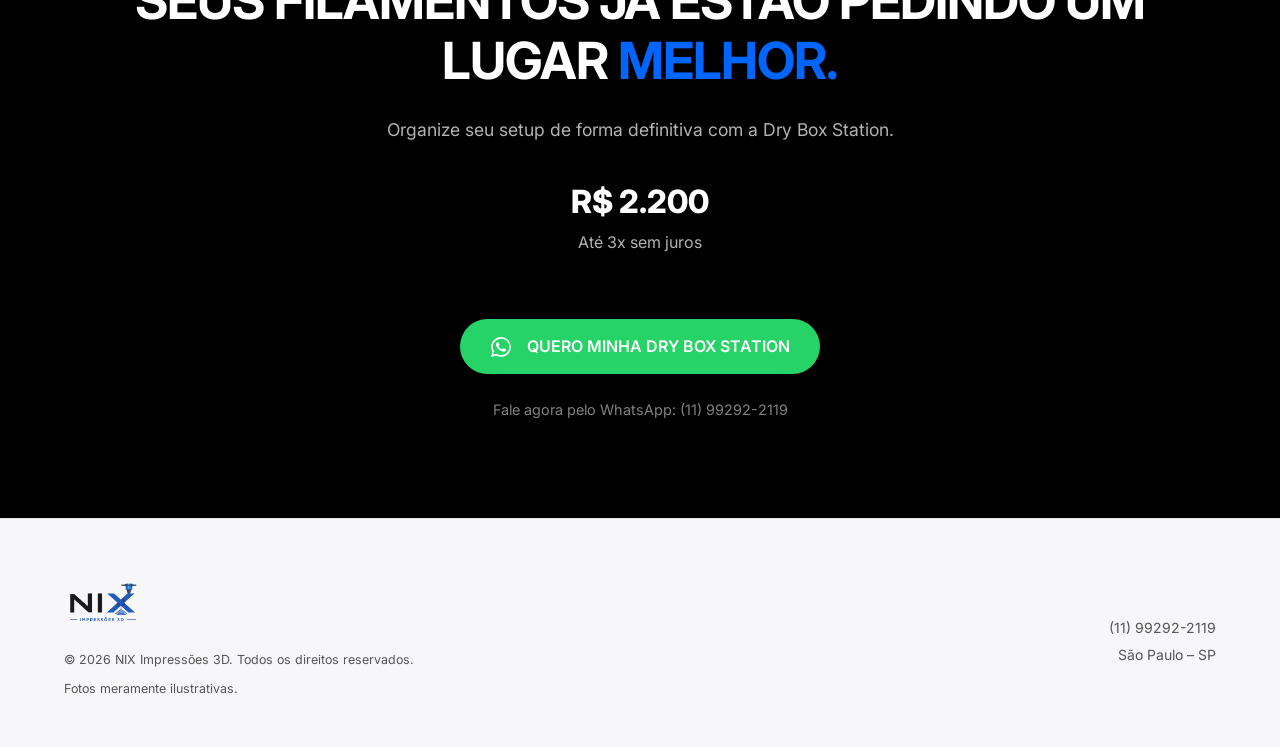
==== commit 28139b1d: "NIX: hero image hero2, responsividade mobile, hierarquia H1/H2, footer com logo" ====
--- a/nix/index.html
+++ b/nix/index.html
@@ -1,13 +1,16 @@
 <!DOCTYPE html>
 <html lang="pt-BR">
+
 <head>
   <meta charset="UTF-8">
   <meta name="viewport" content="width=device-width, initial-scale=1.0">
-  <meta name="description" content="Dry Box Station da NIX Impressões 3D. A estação de armazenamento e organização desenvolvida para sua Bambu Lab A1. 18 filamentos + espaço para AMS + controle de temperatura.">
+  <meta name="description"
+    content="Dry Box Station da NIX Impressões 3D. A estação de armazenamento e organização desenvolvida para sua Bambu Lab A1. 18 filamentos + espaço para AMS + controle de temperatura.">
   <title>NIX | Dry Box Station — Organização para Impressão 3D</title>
   <link rel="preconnect" href="https://fonts.googleapis.com">
   <link rel="stylesheet" href="css/style.css">
 </head>
+
 <body>
 
   <!-- Navbar -->
@@ -17,9 +20,14 @@
         <img src="images/logo nix.png" alt="Logo NIX Impressões 3D">
       </a>
       <div class="nav-actions">
-        <a href="https://wa.me/5511992922119?text=Olá!%20Vi%20a%20Dry%20Box%20Station%20e%20gostaria%20de%20saber%20mais%20sobre%20o%20modelo%20de%20R$%202.200%20e%20as%20condições%20de%20pagamento." target="_blank" class="btn btn-primary nav-cta">Quero minha Dry Box Station</a>
-        <a href="https://wa.me/5511992922119?text=Olá!%20Vi%20a%20Dry%20Box%20Station%20e%20gostaria%20de%20saber%20mais%20sobre%20o%20modelo%20de%20R$%202.200%20e%20as%20condições%20de%20pagamento." target="_blank" class="nav-wa-mobile" aria-label="WhatsApp">
-          <svg width="22" height="22" viewBox="0 0 24 24" fill="currentColor" aria-hidden="true"><path d="M17.472 14.382c-.297-.149-1.758-.867-2.03-.967-.273-.099-.471-.148-.67.15-.197.297-.767.966-.94 1.164-.173.199-.347.223-.644.075-.297-.15-1.255-.463-2.39-1.475-.883-.788-1.48-1.761-1.653-2.059-.173-.297-.018-.458.13-.606.134-.133.298-.347.446-.52.149-.174.198-.298.298-.497.099-.198.05-.371-.025-.52-.075-.149-.669-1.612-.916-2.207-.242-.579-.487-.5-.669-.51a12.8 12.8 0 0 0-.57-.01c-.198 0-.52.074-.792.372-.272.297-1.04 1.016-1.04 2.479 0 1.462 1.065 2.875 1.213 3.074.149.198 2.096 3.2 5.077 4.487.709.306 1.262.489 1.694.625.712.227 1.36.195 1.871.118.571-.085 1.758-.719 2.006-1.413.248-.694.248-1.289.173-1.413-.074-.124-.272-.198-.57-.347m-5.421 7.403h-.004a9.87 9.87 0 0 1-5.031-1.378l-.361-.214-3.741.982.998-3.648-.235-.374a9.86 9.86 0 0 1-1.51-5.26c.001-5.45 4.436-9.884 9.888-9.884 2.64 0 5.122 1.03 6.988 2.898a9.825 9.825 0 0 1 2.893 6.994c-.003 5.45-4.437 9.884-9.885 9.884m8.413-18.297A11.815 11.815 0 0 0 12.05 0C5.495 0 .16 5.335.157 11.892c0 2.096.547 4.142 1.588 5.945L.057 24l6.305-1.654a11.882 11.882 0 0 0 5.683 1.448h.005c6.554 0 11.89-5.335 11.893-11.893a11.821 11.821 0 0 0-3.48-8.413Z"/></svg>
+        <a href="https://wa.me/5511992922119?text=Olá!%20Vi%20a%20Dry%20Box%20Station%20e%20gostaria%20de%20saber%20mais%20sobre%20o%20modelo%20de%20R$%202.200%20e%20as%20condições%20de%20pagamento."
+          target="_blank" class="btn btn-primary nav-cta">Quero minha Dry Box Station</a>
+        <a href="https://wa.me/5511992922119?text=Olá!%20Vi%20a%20Dry%20Box%20Station%20e%20gostaria%20de%20saber%20mais%20sobre%20o%20modelo%20de%20R$%202.200%20e%20as%20condições%20de%20pagamento."
+          target="_blank" class="nav-wa-mobile" aria-label="WhatsApp">
+          <svg width="22" height="22" viewBox="0 0 24 24" fill="currentColor" aria-hidden="true">
+            <path
+              d="M17.472 14.382c-.297-.149-1.758-.867-2.03-.967-.273-.099-.471-.148-.67.15-.197.297-.767.966-.94 1.164-.173.199-.347.223-.644.075-.297-.15-1.255-.463-2.39-1.475-.883-.788-1.48-1.761-1.653-2.059-.173-.297-.018-.458.13-.606.134-.133.298-.347.446-.52.149-.174.198-.298.298-.497.099-.198.05-.371-.025-.52-.075-.149-.669-1.612-.916-2.207-.242-.579-.487-.5-.669-.51a12.8 12.8 0 0 0-.57-.01c-.198 0-.52.074-.792.372-.272.297-1.04 1.016-1.04 2.479 0 1.462 1.065 2.875 1.213 3.074.149.198 2.096 3.2 5.077 4.487.709.306 1.262.489 1.694.625.712.227 1.36.195 1.871.118.571-.085 1.758-.719 2.006-1.413.248-.694.248-1.289.173-1.413-.074-.124-.272-.198-.57-.347m-5.421 7.403h-.004a9.87 9.87 0 0 1-5.031-1.378l-.361-.214-3.741.982.998-3.648-.235-.374a9.86 9.86 0 0 1-1.51-5.26c.001-5.45 4.436-9.884 9.888-9.884 2.64 0 5.122 1.03 6.988 2.898a9.825 9.825 0 0 1 2.893 6.994c-.003 5.45-4.437 9.884-9.885 9.884m8.413-18.297A11.815 11.815 0 0 0 12.05 0C5.495 0 .16 5.335.157 11.892c0 2.096.547 4.142 1.588 5.945L.057 24l6.305-1.654a11.882 11.882 0 0 0 5.683 1.448h.005c6.554 0 11.89-5.335 11.893-11.893a11.821 11.821 0 0 0-3.48-8.413Z" />
+          </svg>
         </a>
       </div>
     </div>
@@ -29,11 +37,13 @@
   <section class="hero" id="hero">
     <div class="container hero-grid">
       <div class="hero-content reveal">
-        <span class="overline">Seus filamentos merecem mais organização</span>
-        <h1>SUA IMPRESSORA NÃO PRECISA DE MAIS ESPAÇO. PRECISA DE UMA <span class="text-highlight">ESTAÇÃO.</span></h1>
-        <p class="text-secondary">A estação de armazenamento e organização desenvolvida para sua Bambu Lab A1. 18 filamentos + espaço para AMS + controle de temperatura.</p>
+        <h1>DRY BOX STATION</h1>
+        <h2>FILAMENTOS ORGANIZADOS. TEMPERATURA CONTROLADA. IMPRESSÃO NO <span class="text-highlight">LUGAR
+            CERTO.</span></h2>
+        <p class="hero-micro">Projetada para Bambu Lab A1 &bull; 18 filamentos + AMS</p>
         <div class="hero-ctas">
-          <a href="https://wa.me/5511992922119?text=Olá!%20Vi%20a%20Dry%20Box%20Station%20e%20gostaria%20de%20saber%20mais%20sobre%20o%20modelo%20de%20R$%202.200%20e%20as%20condições%20de%20pagamento." target="_blank" class="btn btn-primary">
+          <a href="https://wa.me/5511992922119?text=Olá!%20Vi%20a%20Dry%20Box%20Station%20e%20gostaria%20de%20saber%20mais%20sobre%20o%20modelo%20de%20R$%202.200%20e%20as%20condições%20de%20pagamento."
+            target="_blank" class="btn btn-primary">
             QUERO MINHA DRY BOX STATION &rarr;
           </a>
           <span class="hero-note">Fale agora pelo WhatsApp e consulte disponibilidade.</span>
@@ -41,7 +51,7 @@
       </div>
       <div class="hero-image reveal stagger-1">
         <div class="hero-image-wrap">
-          <img src="images/hero.png" alt="Dry Box Station" width="600" height="600">
+          <img src="images/hero2.jpg" alt="Dry Box Station" width="800" height="600">
         </div>
       </div>
     </div>
@@ -58,8 +68,10 @@
       <div class="split-content reveal stagger-1">
         <span class="overline">A Realidade</span>
         <h2>FILAMENTO ESPALHADO NÃO É <span class="text-highlight">ORGANIZAÇÃO.</span></h2>
-        <p class="text-secondary">Quanto mais você imprime, mais filamentos acumula. Cores diferentes, materiais diferentes e várias bobinas ocupando espaço.</p>
-        <p class="text-secondary">E quando você precisa encontrar determinado filamento, começa a procura. A Dry Box Station foi criada para colocar tudo isso em um único lugar, longe da umidade e da bagunça.</p>
+        <p class="text-secondary">Quanto mais você imprime, mais filamentos acumula. Cores diferentes, materiais
+          diferentes e várias bobinas ocupando espaço.</p>
+        <p class="text-secondary">E quando você precisa encontrar determinado filamento, começa a procura. A Dry Box
+          Station foi criada para colocar tudo isso em um único lugar, longe da umidade e da bagunça.</p>
       </div>
     </div>
   </section>
@@ -70,22 +82,25 @@
       <div class="section-header reveal">
         <span class="overline">A Solução</span>
         <h2>UMA ESTAÇÃO. MUITO MAIS <span class="text-highlight">ORGANIZAÇÃO.</span></h2>
-        <p>A Dry Box Station foi desenvolvida para transformar o espaço da sua impressora em uma estação de trabalho mais organizada, profissional e funcional.</p>
-      </div>
-      
+        <p>A Dry Box Station foi desenvolvida para transformar o espaço da sua impressora em uma estação de trabalho
+          mais organizada, profissional e funcional.</p>
+      </div>
+
       <div class="cards-grid">
         <div class="card reveal">
           <img src="images/card01.jpg" alt="Controle de Temperatura" class="card-img" loading="lazy">
           <div class="card-content">
             <h3>CONTROLE DE TEMPERATURA</h3>
-            <p>Controle de temperatura integrado para auxiliar no armazenamento perfeito dos seus filamentos, longe da umidade.</p>
+            <p>Controle de temperatura integrado para auxiliar no armazenamento perfeito dos seus filamentos, longe da
+              umidade.</p>
           </div>
         </div>
         <div class="card reveal stagger-1">
           <img src="images/card02.jpg" alt="18 Filamentos" class="card-img" loading="lazy">
           <div class="card-content">
             <h3>18 FILAMENTOS ORGANIZADOS</h3>
-            <p>Espaço generoso para até 18 filamentos, mantendo todas as suas bobinas organizadas e sempre acessíveis.</p>
+            <p>Espaço generoso para até 18 filamentos, mantendo todas as suas bobinas organizadas e sempre acessíveis.
+            </p>
           </div>
         </div>
         <div class="card reveal stagger-2">
@@ -103,9 +118,11 @@
   <section class="capacidade bg-secondary" id="capacidade">
     <div class="container" style="text-align: center;">
       <div class="section-header reveal">
-        <div class="huge-number">22</div>
+        <div class="huge-number">18</div>
         <div class="huge-text">FILAMENTOS NO SETUP</div>
-        <p style="font-size: 1.25rem; max-width: 700px;">Uma estação para concentrar todo o seu setup. <strong>18 filamentos</strong> armazenados de forma organizada na estação + <strong>4 filamentos</strong> direto no seu AMS da Bambu Lab.</p>
+        <p style="font-size: 1.25rem; max-width: 700px;">Uma estação para concentrar todo o seu setup. <strong>18
+            filamentos</strong> armazenados de forma organizada na estação + <strong>4 filamentos</strong> direto no seu
+          AMS da Bambu Lab.</p>
       </div>
     </div>
   </section>
@@ -117,7 +134,7 @@
         <span class="overline">Design & Estrutura</span>
         <h2>FEITA PARA CABER NO SEU <span class="text-highlight">SETUP.</span></h2>
       </div>
-      
+
       <div class="dim-grid reveal stagger-1">
         <div class="dim-item">
           <span class="dim-val">100</span>
@@ -132,13 +149,17 @@
           <span class="dim-label">cm de Profundidade</span>
         </div>
       </div>
-      <p class="dim-note reveal stagger-2">Desenvolvida com precisão para a <strong>Bambu Lab A1</strong>. Encaixe perfeito para sua máquina e seu AMS.</p>
-      
-      <div class="sob-medida reveal" style="margin-top: 5rem; padding-top: 5rem; border-top: 1px solid var(--color-border);">
+      <p class="dim-note reveal stagger-2">Desenvolvida com precisão para a <strong>Bambu Lab A1</strong>. Encaixe
+        perfeito para sua máquina e seu AMS.</p>
+
+      <div class="sob-medida reveal"
+        style="margin-top: 5rem; padding-top: 5rem; border-top: 1px solid var(--color-border);">
         <span class="overline">Não usa Bambu Lab A1?</span>
         <h2>PRECISA DE UM PROJETO DIFERENTE? A NIX PODE DESENVOLVER <span class="text-highlight">SOB MEDIDA.</span></h2>
-        <p class="text-secondary">O modelo apresentado foi desenvolvido para a Bambu Lab A1, mas também realizamos projetos totalmente personalizados conforme a sua necessidade e o seu equipamento.</p>
-        <a href="https://wa.me/5511992922119?text=Olá!%20Gostaria%20de%20saber%20mais%20sobre%20um%20projeto%20sob%20medida%20de%20Dry%20Box." target="_blank" class="btn btn-outline">QUERO UM PROJETO SOB MEDIDA</a>
+        <p class="text-secondary">O modelo apresentado foi desenvolvido para a Bambu Lab A1, mas também realizamos
+          projetos totalmente personalizados conforme a sua necessidade e o seu equipamento.</p>
+        <a href="https://wa.me/5511992922119?text=Olá!%20Gostaria%20de%20saber%20mais%20sobre%20um%20projeto%20sob%20medida%20de%20Dry%20Box."
+          target="_blank" class="btn btn-outline">QUERO UM PROJETO SOB MEDIDA</a>
       </div>
     </div>
   </section>
@@ -152,8 +173,10 @@
         <div class="offer-price">R$ 2.200</div>
         <div class="offer-installments">Até 3x sem juros</div>
         <div class="offer-shipping">Frete combinado à parte.</div>
-        <a href="https://wa.me/5511992922119?text=Olá!%20Vi%20a%20Dry%20Box%20Station%20e%20gostaria%20de%20saber%20mais%20sobre%20o%20modelo%20de%20R$%202.200%20e%20as%20condições%20de%20pagamento." target="_blank" class="btn btn-primary" style="width: 100%;">QUERO A MINHA DRY BOX STATION &rarr;</a>
-        <p style="margin-top: 1rem; font-size: 0.85rem; color: var(--color-text-secondary);">Atendimento direto pelo WhatsApp</p>
+        <a href="https://wa.me/5511992922119?text=Olá!%20Vi%20a%20Dry%20Box%20Station%20e%20gostaria%20de%20saber%20mais%20sobre%20o%20modelo%20de%20R$%202.200%20e%20as%20condições%20de%20pagamento."
+          target="_blank" class="btn btn-primary" style="width: 100%;">QUERO A MINHA DRY BOX STATION &rarr;</a>
+        <p style="margin-top: 1rem; font-size: 0.85rem; color: var(--color-text-secondary);">Atendimento direto pelo
+          WhatsApp</p>
       </div>
     </div>
   </section>
@@ -161,7 +184,8 @@
   <!-- Trust / Confiança -->
   <section class="trust-block" style="padding: 4rem 0;">
     <div class="container reveal">
-      <h2 style="font-size: var(--font-h3); color: var(--color-text-secondary);">FEITA PENSANDO EM QUEM LEVA A IMPRESSÃO 3D A SÉRIO.</h2>
+      <h2 style="font-size: var(--font-h3); color: var(--color-text-secondary);">FEITA PENSANDO EM QUEM LEVA A IMPRESSÃO
+        3D A SÉRIO.</h2>
       <div class="trust-info">
         <strong>NIX IMPRESSÕES 3D</strong> • São Paulo – SP<br>
         Atendimento direto pelo WhatsApp: (11) 99292-2119
@@ -210,7 +234,8 @@
             <span class="accordion-icon" aria-hidden="true">+</span>
           </div>
           <div class="accordion-content" role="region">
-            <p>São 18 filamentos armazenados na estação + até 4 filamentos no AMS. Um total de 22 filamentos no setup.</p>
+            <p>São 18 filamentos armazenados na estação + até 4 filamentos no AMS. Um total de 22 filamentos no setup.
+            </p>
           </div>
         </div>
         <div class="accordion-item" role="listitem">
@@ -219,7 +244,8 @@
             <span class="accordion-icon" aria-hidden="true">+</span>
           </div>
           <div class="accordion-content" role="region">
-            <p>Sim! A NIX também desenvolve projetos 100% sob medida conforme a sua necessidade e os seus equipamentos.</p>
+            <p>Sim! A NIX também desenvolve projetos 100% sob medida conforme a sua necessidade e os seus equipamentos.
+            </p>
           </div>
         </div>
         <div class="accordion-item" role="listitem">
@@ -228,7 +254,8 @@
             <span class="accordion-icon" aria-hidden="true">+</span>
           </div>
           <div class="accordion-content" role="region">
-            <p>O modelo apresentado está em R$ 2.200,00, podendo ser parcelado em até 3x sem juros. O frete não está incluso e é combinado separadamente conosco. Estamos localizados em São Paulo - SP.</p>
+            <p>O modelo apresentado está em R$ 2.200,00, podendo ser parcelado em até 3x sem juros. O frete não está
+              incluso e é combinado separadamente conosco. Estamos localizados em São Paulo - SP.</p>
           </div>
         </div>
       </div>
@@ -239,30 +266,40 @@
   <section class="final-cta bg-black">
     <div class="container reveal">
       <h2>SEUS FILAMENTOS JÁ ESTÃO PEDINDO UM LUGAR <span class="text-highlight">MELHOR.</span></h2>
-      <p style="font-size: 1.1rem; color: rgba(255,255,255,0.7); margin-bottom: 2rem;">Organize seu setup de forma definitiva com a Dry Box Station.</p>
+      <p style="font-size: 1.1rem; color: rgba(255,255,255,0.7); margin-bottom: 2rem;">Organize seu setup de forma
+        definitiva com a Dry Box Station.</p>
       <div style="font-size: 2rem; font-weight: 800; color: #FFF;">R$ 2.200</div>
       <div style="color: rgba(255,255,255,0.7); margin-bottom: 2rem;">Até 3x sem juros</div>
-      <a href="https://wa.me/5511992922119?text=Olá!%20Vi%20a%20Dry%20Box%20Station%20e%20gostaria%20de%20saber%20mais%20sobre%20o%20modelo%20de%20R$%202.200%20e%20as%20condições%20de%20pagamento." target="_blank" class="btn btn-whatsapp">
-        <svg width="20" height="20" viewBox="0 0 24 24" fill="currentColor" style="margin-right: 8px;"><path d="M17.472 14.382c-.297-.149-1.758-.867-2.03-.967-.273-.099-.471-.148-.67.15-.197.297-.767.966-.94 1.164-.173.199-.347.223-.644.075-.297-.15-1.255-.463-2.39-1.475-.883-.788-1.48-1.761-1.653-2.059-.173-.297-.018-.458.13-.606.134-.133.298-.347.446-.52.149-.174.198-.298.298-.497.099-.198.05-.371-.025-.52-.075-.149-.669-1.612-.916-2.207-.242-.579-.487-.5-.669-.51a12.8 12.8 0 0 0-.57-.01c-.198 0-.52.074-.792.372-.272.297-1.04 1.016-1.04 2.479 0 1.462 1.065 2.875 1.213 3.074.149.198 2.096 3.2 5.077 4.487.709.306 1.262.489 1.694.625.712.227 1.36.195 1.871.118.571-.085 1.758-.719 2.006-1.413.248-.694.248-1.289.173-1.413-.074-.124-.272-.198-.57-.347m-5.421 7.403h-.004a9.87 9.87 0 0 1-5.031-1.378l-.361-.214-3.741.982.998-3.648-.235-.374a9.86 9.86 0 0 1-1.51-5.26c.001-5.45 4.436-9.884 9.888-9.884 2.64 0 5.122 1.03 6.988 2.898a9.825 9.825 0 0 1 2.893 6.994c-.003 5.45-4.437 9.884-9.885 9.884m8.413-18.297A11.815 11.815 0 0 0 12.05 0C5.495 0 .16 5.335.157 11.892c0 2.096.547 4.142 1.588 5.945L.057 24l6.305-1.654a11.882 11.882 0 0 0 5.683 1.448h.005c6.554 0 11.89-5.335 11.893-11.893a11.821 11.821 0 0 0-3.48-8.413Z"/></svg>
+      <a href="https://wa.me/5511992922119?text=Olá!%20Vi%20a%20Dry%20Box%20Station%20e%20gostaria%20de%20saber%20mais%20sobre%20o%20modelo%20de%20R$%202.200%20e%20as%20condições%20de%20pagamento."
+        target="_blank" class="btn btn-whatsapp">
+        <svg width="20" height="20" viewBox="0 0 24 24" fill="currentColor" style="margin-right: 8px;">
+          <path
+            d="M17.472 14.382c-.297-.149-1.758-.867-2.03-.967-.273-.099-.471-.148-.67.15-.197.297-.767.966-.94 1.164-.173.199-.347.223-.644.075-.297-.15-1.255-.463-2.39-1.475-.883-.788-1.48-1.761-1.653-2.059-.173-.297-.018-.458.13-.606.134-.133.298-.347.446-.52.149-.174.198-.298.298-.497.099-.198.05-.371-.025-.52-.075-.149-.669-1.612-.916-2.207-.242-.579-.487-.5-.669-.51a12.8 12.8 0 0 0-.57-.01c-.198 0-.52.074-.792.372-.272.297-1.04 1.016-1.04 2.479 0 1.462 1.065 2.875 1.213 3.074.149.198 2.096 3.2 5.077 4.487.709.306 1.262.489 1.694.625.712.227 1.36.195 1.871.118.571-.085 1.758-.719 2.006-1.413.248-.694.248-1.289.173-1.413-.074-.124-.272-.198-.57-.347m-5.421 7.403h-.004a9.87 9.87 0 0 1-5.031-1.378l-.361-.214-3.741.982.998-3.648-.235-.374a9.86 9.86 0 0 1-1.51-5.26c.001-5.45 4.436-9.884 9.888-9.884 2.64 0 5.122 1.03 6.988 2.898a9.825 9.825 0 0 1 2.893 6.994c-.003 5.45-4.437 9.884-9.885 9.884m8.413-18.297A11.815 11.815 0 0 0 12.05 0C5.495 0 .16 5.335.157 11.892c0 2.096.547 4.142 1.588 5.945L.057 24l6.305-1.654a11.882 11.882 0 0 0 5.683 1.448h.005c6.554 0 11.89-5.335 11.893-11.893a11.821 11.821 0 0 0-3.48-8.413Z" />
+        </svg>
         QUERO MINHA DRY BOX STATION
       </a>
-      <p style="margin-top: 1.5rem; color: rgba(255,255,255,0.5); font-size: 0.9rem;">Fale agora pelo WhatsApp: (11) 99292-2119</p>
+      <p style="margin-top: 1.5rem; color: rgba(255,255,255,0.5); font-size: 0.9rem;">Fale agora pelo WhatsApp: (11)
+        99292-2119</p>
     </div>
   </section>
 
   <!-- Floating WhatsApp -->
-  <a href="https://wa.me/5511992922119?text=Olá!%20Vi%20a%20Dry%20Box%20Station%20e%20gostaria%20de%20saber%20mais%20sobre%20o%20modelo%20de%20R$%202.200%20e%20as%20condições%20de%20pagamento." class="floating-wa" target="_blank" aria-label="Fale conosco no WhatsApp" id="floating-whatsapp">
-    <svg width="30" height="30" viewBox="0 0 24 24" fill="currentColor" aria-hidden="true"><path d="M17.472 14.382c-.297-.149-1.758-.867-2.03-.967-.273-.099-.471-.148-.67.15-.197.297-.767.966-.94 1.164-.173.199-.347.223-.644.075-.297-.15-1.255-.463-2.39-1.475-.883-.788-1.48-1.761-1.653-2.059-.173-.297-.018-.458.13-.606.134-.133.298-.347.446-.52.149-.174.198-.298.298-.497.099-.198.05-.371-.025-.52-.075-.149-.669-1.612-.916-2.207-.242-.579-.487-.5-.669-.51a12.8 12.8 0 0 0-.57-.01c-.198 0-.52.074-.792.372-.272.297-1.04 1.016-1.04 2.479 0 1.462 1.065 2.875 1.213 3.074.149.198 2.096 3.2 5.077 4.487.709.306 1.262.489 1.694.625.712.227 1.36.195 1.871.118.571-.085 1.758-.719 2.006-1.413.248-.694.248-1.289.173-1.413-.074-.124-.272-.198-.57-.347m-5.421 7.403h-.004a9.87 9.87 0 0 1-5.031-1.378l-.361-.214-3.741.982.998-3.648-.235-.374a9.86 9.86 0 0 1-1.51-5.26c.001-5.45 4.436-9.884 9.888-9.884 2.64 0 5.122 1.03 6.988 2.898a9.825 9.825 0 0 1 2.893 6.994c-.003 5.45-4.437 9.884-9.885 9.884m8.413-18.297A11.815 11.815 0 0 0 12.05 0C5.495 0 .16 5.335.157 11.892c0 2.096.547 4.142 1.588 5.945L.057 24l6.305-1.654a11.882 11.882 0 0 0 5.683 1.448h.005c6.554 0 11.89-5.335 11.893-11.893a11.821 11.821 0 0 0-3.48-8.413Z"/></svg>
+  <a href="https://wa.me/5511992922119?text=Olá!%20Vi%20a%20Dry%20Box%20Station%20e%20gostaria%20de%20saber%20mais%20sobre%20o%20modelo%20de%20R$%202.200%20e%20as%20condições%20de%20pagamento."
+    class="floating-wa" target="_blank" aria-label="Fale conosco no WhatsApp" id="floating-whatsapp">
+    <svg width="30" height="30" viewBox="0 0 24 24" fill="currentColor" aria-hidden="true">
+      <path
+        d="M17.472 14.382c-.297-.149-1.758-.867-2.03-.967-.273-.099-.471-.148-.67.15-.197.297-.767.966-.94 1.164-.173.199-.347.223-.644.075-.297-.15-1.255-.463-2.39-1.475-.883-.788-1.48-1.761-1.653-2.059-.173-.297-.018-.458.13-.606.134-.133.298-.347.446-.52.149-.174.198-.298.298-.497.099-.198.05-.371-.025-.52-.075-.149-.669-1.612-.916-2.207-.242-.579-.487-.5-.669-.51a12.8 12.8 0 0 0-.57-.01c-.198 0-.52.074-.792.372-.272.297-1.04 1.016-1.04 2.479 0 1.462 1.065 2.875 1.213 3.074.149.198 2.096 3.2 5.077 4.487.709.306 1.262.489 1.694.625.712.227 1.36.195 1.871.118.571-.085 1.758-.719 2.006-1.413.248-.694.248-1.289.173-1.413-.074-.124-.272-.198-.57-.347m-5.421 7.403h-.004a9.87 9.87 0 0 1-5.031-1.378l-.361-.214-3.741.982.998-3.648-.235-.374a9.86 9.86 0 0 1-1.51-5.26c.001-5.45 4.436-9.884 9.888-9.884 2.64 0 5.122 1.03 6.988 2.898a9.825 9.825 0 0 1 2.893 6.994c-.003 5.45-4.437 9.884-9.885 9.884m8.413-18.297A11.815 11.815 0 0 0 12.05 0C5.495 0 .16 5.335.157 11.892c0 2.096.547 4.142 1.588 5.945L.057 24l6.305-1.654a11.882 11.882 0 0 0 5.683 1.448h.005c6.554 0 11.89-5.335 11.893-11.893a11.821 11.821 0 0 0-3.48-8.413Z" />
+    </svg>
   </a>
 
   <!-- Footer -->
   <footer class="footer">
     <div class="container">
       <div class="footer-inner">
-        <a href="#" class="footer-logo">
-          <img src="images/logo nix.png" alt="Logo NIX">
-        </a>
         <div class="footer-center">
+          <a href="#" class="footer-logo">
+            <img src="images/logo nix.png" alt="Logo NIX Impressões 3D">
+          </a>
           <small>&copy; 2026 NIX Impressões 3D. Todos os direitos reservados.</small>
           <small>Fotos meramente ilustrativas.</small>
         </div>
@@ -276,4 +313,5 @@
 
   <script src="js/main.js"></script>
 </body>
-</html>
+
+</html>
--- a/nix/css/style.css
+++ b/nix/css/style.css
@@ -147,7 +147,7 @@
   }
 }
 
-retirar a imagem deixar somente texto section {
+section {
   padding: var(--section-pad) 0;
 }
 
@@ -188,6 +188,15 @@
   white-space: nowrap;
 }
 
+@media (max-width: 480px) {
+  .btn {
+    white-space: normal;
+    text-align: center;
+    font-size: 0.875rem;
+    padding: 0.8rem 1.4rem;
+  }
+}
+
 .btn-primary {
   background: var(--color-action-primary);
   color: #fff;
@@ -250,10 +259,17 @@
 }
 
 .logo img {
-  height: 68px; width: auto;
+  height: 68px;
+  width: auto;
   position: relative;
   z-index: 1;
   object-fit: contain;
+}
+
+@media (max-width: 767px) {
+  .logo img {
+    height: 48px;
+  }
 }
 
 /* NAV ACTIONS */
@@ -307,6 +323,14 @@
   overflow: hidden;
 }
 
+@media (max-width: 991px) {
+  .hero {
+    min-height: unset;
+    padding-top: 90px;
+    padding-bottom: var(--sp-2xl);
+  }
+}
+
 .hero-grid {
   display: grid;
   grid-template-columns: 1fr;
@@ -316,8 +340,9 @@
 
 @media (min-width: 992px) {
   .hero-grid {
-    grid-template-columns: 1fr 1fr;
-    gap: var(--sp-2xl);
+    grid-template-columns: 45fr 55fr;
+    gap: var(--sp-xl);
+    align-items: start;
   }
 }
 
@@ -352,6 +377,12 @@
   margin-top: var(--sp-sm);
 }
 
+@media (max-width: 991px) {
+  .hero-ctas .btn {
+    width: 100%;
+  }
+}
+
 @media (min-width: 992px) {
   .hero-ctas {
     align-items: flex-start;
@@ -367,15 +398,20 @@
 
 .hero-image-wrap {
   width: 100%;
-  max-width: 600px;
+  aspect-ratio: 4 / 3;
+  border-radius: var(--radius-lg);
+  overflow: hidden;
   animation: fadeInImage 1.5s cubic-bezier(0.22, 1, 0.36, 1) forwards;
   opacity: 0;
 }
 
 .hero-image-wrap img {
   width: 100%;
+  height: 100%;
   display: block;
-  object-fit: contain;
+  object-fit: cover;
+  object-position: center;
+  border-radius: 0;
 }
 
 @keyframes fadeInImage {
@@ -394,6 +430,13 @@
   font-size: var(--font-sm);
   color: var(--color-text-secondary);
   margin-top: -0.5rem;
+}
+
+.hero-micro {
+  font-size: var(--font-sm);
+  color: var(--color-text-secondary);
+  letter-spacing: 0.03em;
+  opacity: 0.75;
 }
 
 /* SECTIONS ALIGNMENT */
@@ -433,13 +476,20 @@
   overflow: hidden;
 }
 
-/* Imagem 30% menor: centralizada na sua coluna com max-width */
+/* Imagem centralizada na sua coluna */
 .split-image-wrap {
   max-width: 70%;
   margin: 0 auto;
   border-radius: var(--radius-lg);
   overflow: hidden;
-  background: #000; /* elimina espaços transparentes */
+  background: #000;
+}
+
+/* No mobile (coluna única), usa largura completa */
+@media (max-width: 991px) {
+  .split-image-wrap {
+    max-width: 100%;
+  }
 }
 
 .split-image img {
@@ -589,6 +639,26 @@
   letter-spacing: 0.05em;
 }
 
+/* Mobile: reduz tamanhos para caber nas 3 colunas estreitas */
+@media (max-width: 480px) {
+  .dim-grid {
+    gap: var(--sp-xs);
+  }
+
+  .dim-item {
+    padding: var(--sp-md) var(--sp-2xs);
+  }
+
+  .dim-val {
+    font-size: 1.8rem;
+  }
+
+  .dim-label {
+    font-size: 0.68rem;
+    letter-spacing: 0;
+  }
+}
+
 .dim-note {
   text-align: center;
   margin-top: var(--sp-lg);
@@ -606,6 +676,14 @@
 .sob-medida p {
   max-width: 600px;
   margin: 0 auto var(--sp-lg);
+}
+
+@media (max-width: 767px) {
+  .sob-medida .btn {
+    white-space: normal;
+    width: 100%;
+    max-width: 380px;
+  }
 }
 
 /* OFFER */
@@ -620,12 +698,24 @@
   box-shadow: 0 20px 40px rgba(0, 102, 255, 0.1);
 }
 
+@media (max-width: 480px) {
+  .offer-box {
+    padding: var(--sp-xl) var(--sp-md);
+  }
+}
+
 .offer-price {
   font-size: 3.5rem;
   font-weight: 800;
   color: var(--color-text-primary);
   line-height: 1;
   margin: var(--sp-md) 0 var(--sp-3xs);
+}
+
+@media (max-width: 480px) {
+  .offer-price {
+    font-size: 2.8rem;
+  }
 }
 
 .offer-installments {
@@ -789,7 +879,8 @@
 
 @media (min-width: 768px) {
   .footer-inner {
-    grid-template-columns: 1fr auto 1fr;
+    grid-template-columns: 1fr auto;
+    align-items: center;
     text-align: left;
   }
 }
@@ -812,10 +903,20 @@
   gap: var(--sp-2xs);
 }
 
+.footer-center .footer-logo {
+  margin-bottom: var(--sp-xs);
+}
+
 .footer-center small {
   font-size: 0.78rem;
   color: var(--color-text-secondary);
   display: block;
+}
+
+@media (min-width: 768px) {
+  .footer-center {
+    align-items: flex-start;
+  }
 }
 
 .footer-contact {
